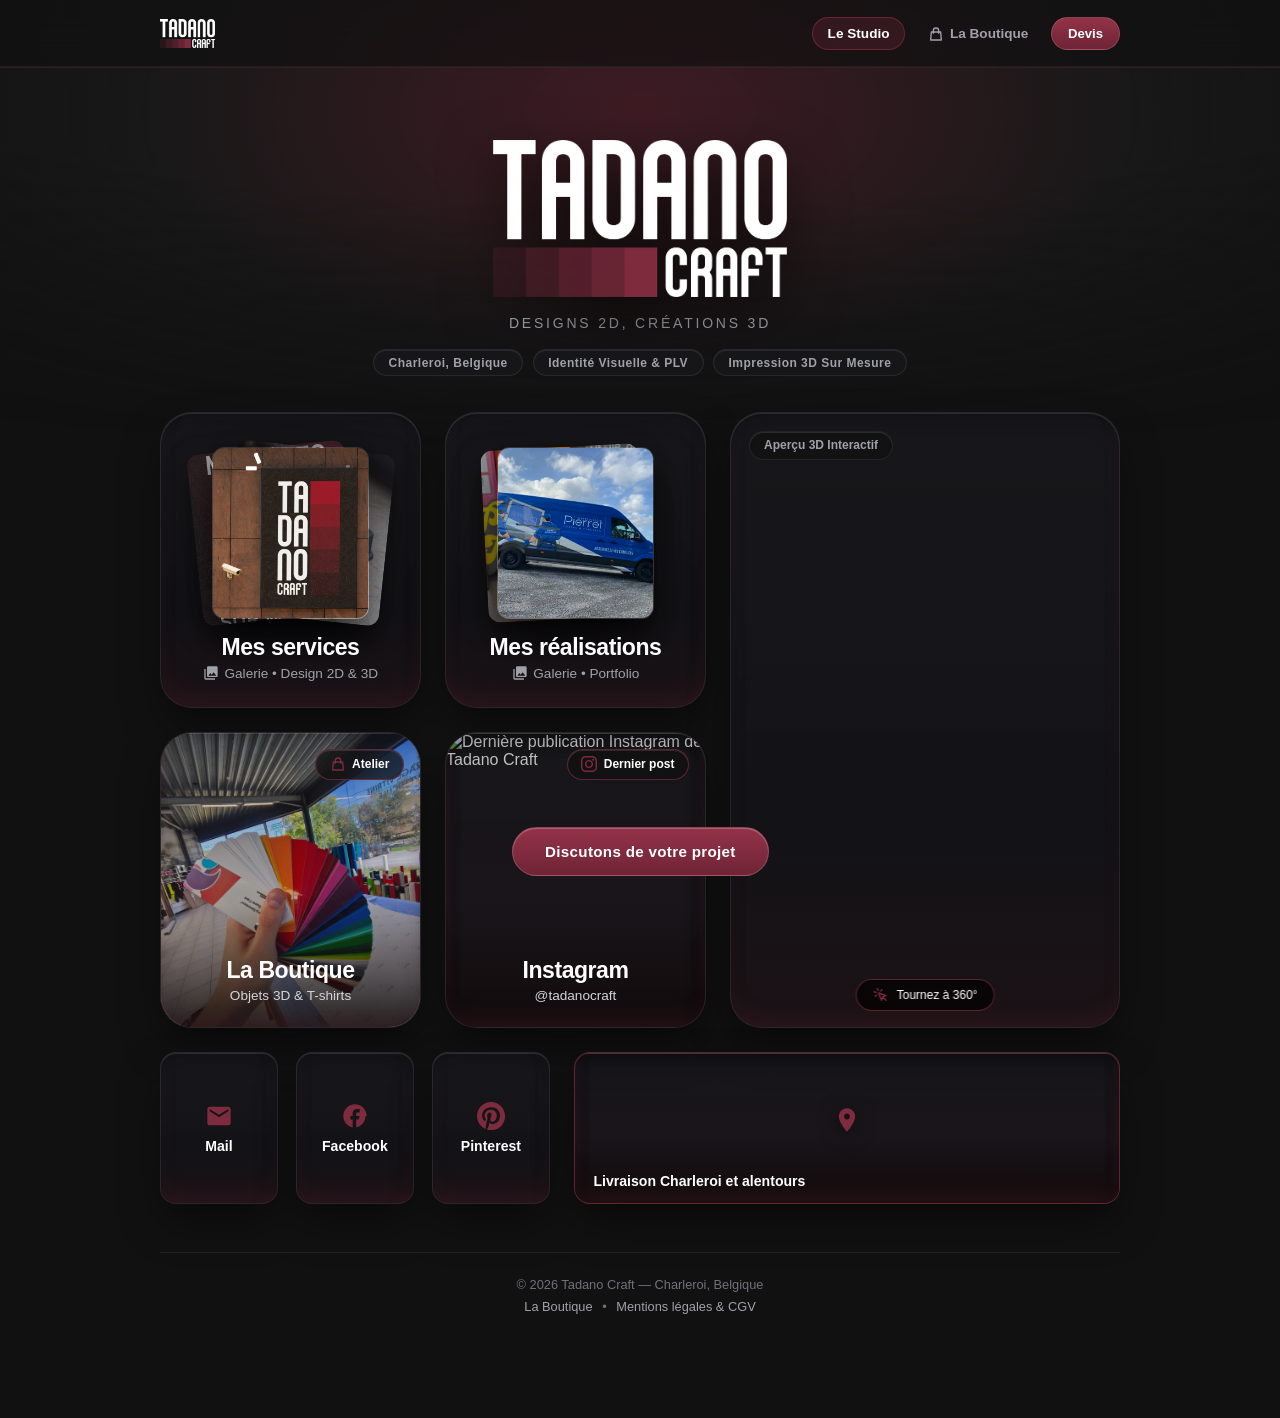
==== index.html @ a17da908 "refonte globale ajout pastille et affinement" ====
<!doctype html>
<html lang="fr">
  <head>
    <meta charset="UTF-8" />
    <meta name="viewport" content="width=device-width, initial-scale=1.0" />
    <title>
      TADANO CRAFT — Studio Design 2D &amp; Créations 3D à Charleroi
    </title>
    <meta
      name="description"
      content="Studio de design graphique 2D, modélisation, impression 3D sur mesure et boutique atelier à Charleroi. Logos, identités visuelles et objets 3D."
    />
    <link rel="canonical" href="https://tadanocraft.com/" />

    <!-- Open Graph -->
    <meta
      property="og:title"
      content="TADANO CRAFT | Créations 3D, Design 2D &amp; Boutique"
    />
    <meta
      property="og:description"
      content="Designs 2D, créations et impressions 3D sur mesure à Charleroi et alentours."
    />
    <meta property="og:type" content="website" />
    <meta property="og:url" content="https://tadanocraft.com/" />
    <meta
      property="og:image"
      content="https://tadanocraft.com/media/images/tranche1.webp"
    />

    <!-- Données structurées SEO -->
    <script type="application/ld+json">
      {
        "@context": "https://schema.org",
        "@type": "DesignAgency",
        "name": "Tadano Craft",
        "url": "https://tadanocraft.com/",
        "description": "Studio de design graphique 2D, impression 3D et conception de supports visuels sur mesure à Charleroi.",
        "areaServed": "Charleroi",
        "address": {
          "@type": "PostalAddress",
          "addressLocality": "Charleroi",
          "addressCountry": "BE"
        },
        "email": "contact@tadanocraft.com",
        "knowsAbout": [
          "Design Graphique 2D",
          "Création de Logo et Identité Visuelle",
          "Impression 3D et Conception",
          "Supports Visuels 3D et Marketing PLV"
        ]
      }
    </script>

    <!-- Visionneuse 3D Google -->
    <script
      type="module"
      src="https://ajax.googleapis.com/ajax/libs/model-viewer/3.1.1/model-viewer.min.js"
    ></script>

    <link rel="stylesheet" href="css/style.css" />
  </head>
  <body class="page-wrapper has-top-nav">
    <!-- Header unique piloté par main.js -->
    <tadano-header></tadano-header>

    <!-- Fond GIF pleine largeur -->
    <div class="header-hero-bg" aria-hidden="true">
      <img
        id="heroGif"
        src="https://i.pinimg.com/originals/13/45/50/13455040862ac9b8e465185878838cf1.gif"
        alt=""
        loading="eager"
        onerror="this.style.display = 'none'"
        class="hero-gif"
      />
    </div>

    <div class="linktree-shell">
      <header class="site-header animate-slide-up" style="--delay: 100ms">
        <div class="header-content">
          <img
            src="media/images/tranche1.webp"
            alt="TADANO CRAFT — Studio Design 2D et 3D à Charleroi"
            width="1000"
            height="1000"
            loading="eager"
            class="logo-header"
          />
          <h1 class="subtitle-header">
            <span class="sr-only">Tadano Craft Charleroi — </span>Designs 2D,
            Créations 3D
          </h1>
          <div class="header-pills" aria-hidden="true">
            <span class="header-pill">Charleroi, Belgique</span>
            <span class="header-pill">Identité Visuelle &amp; PLV</span>
            <span class="header-pill">Impression 3D Sur Mesure</span>
          </div>
        </div>
      </header>

      <main class="main-container">
        <div class="studio-layout">
          <section
            aria-label="Navigation principale du studio"
            class="bento-grid animate-slide-up"
            style="--delay: 200ms"
          >
            <!-- Carte 1 : Mes Services -->
            <article
              class="bento-card bento-card--gallery tilt-effect"
              role="button"
              tabindex="0"
              data-modal-open="modalServices"
            >
              <div class="card-stack">
                <img
                  src="media/images/sur-mesure.png"
                  width="800"
                  height="1000"
                  loading="lazy"
                  class="card-stack__img card-stack__img--left"
                  alt="Impression 3D et conception sur mesure"
                />
                <img
                  src="media/images/modèle_soudure.png"
                  width="800"
                  height="1000"
                  loading="lazy"
                  class="card-stack__img card-stack__img--right"
                  alt="Support de cartes de visite soudure imprimé en 3D"
                />
                <img
                  src="media/images/Design graphique.png"
                  width="800"
                  height="1000"
                  loading="eager"
                  class="card-stack__img card-stack__img--front"
                  alt="Design graphique 2D et identité visuelle Tadano Craft"
                />
              </div>
              <div class="bento-card__footer">
                <h2 class="bento-card__title">Mes services</h2>
                <p class="bento-card__meta">
                  <svg
                    class="icon-sm"
                    fill="currentColor"
                    viewBox="0 0 24 24"
                    aria-hidden="true"
                  >
                    <path
                      d="M22 16V4c0-1.1-.9-2-2-2H8c-1.1 0-2 .9-2 2v12c0 1.1.9 2 2 2h12c1.1 0 2-.9 2-2zm-11-4l2.03 2.71L16 11l4 5H8l3-4zM2 6v14c0 1.1.9 2 2 2h14v-2H4V6H2z"
                    />
                  </svg>
                  <span>Galerie • Design 2D &amp; 3D</span>
                </p>
              </div>
            </article>

            <!-- Carte 2 : Mes Réalisations -->
            <article
              class="bento-card bento-card--gallery tilt-effect"
              role="button"
              tabindex="0"
              data-modal-open="modalRealisations"
            >
              <div class="card-stack">
                <img
                  src="media/images/realisations/Print-my-car.webp"
                  width="800"
                  height="800"
                  loading="lazy"
                  class="card-stack__img card-stack__img--back"
                  alt="Aperçu création 3D Print My Car — Tadano Craft"
                />
                <img
                  src="media/images/realisations/Pierret_Camionette.webp"
                  width="800"
                  height="800"
                  loading="eager"
                  class="card-stack__img card-stack__img--front"
                  alt="Portfolio réalisations design 2D et impression 3D Tadano Craft"
                />
              </div>
              <div class="bento-card__footer">
                <h2 class="bento-card__title">Mes réalisations</h2>
                <p class="bento-card__meta">
                  <svg
                    class="icon-sm"
                    fill="currentColor"
                    viewBox="0 0 24 24"
                    aria-hidden="true"
                  >
                    <path
                      d="M22 16V4c0-1.1-.9-2-2-2H8c-1.1 0-2 .9-2 2v12c0 1.1.9 2 2 2h12c1.1 0 2-.9 2-2zm-11-4l2.03 2.71L16 11l4 5H8l3-4zM2 6v14c0 1.1.9 2 2 2h14v-2H4V6H2z"
                    />
                  </svg>
                  <span>Galerie • Portfolio</span>
                </p>
              </div>
            </article>

            <!-- Carte 3 : La Boutique (Lien direct actif) -->
            <a
              href="pages/boutique.html"
              class="bento-card bento-card--cover tilt-effect"
            >
              <img
                src="media/images/nuancier.jpg?auto=format&amp;fit=crop&amp;w=800&amp;q=80"
                width="800"
                height="800"
                loading="lazy"
                class="bento-card__bg"
                alt="La Boutique Tadano Craft — Objets 3D &amp; Créations"
              />
              <div class="bento-card__gradient"></div>
              <span class="insta-badge" aria-hidden="true">
                <svg
                  class="icon-sm"
                  fill="none"
                  stroke="currentColor"
                  viewBox="0 0 24 24"
                >
                  <path
                    stroke-linecap="round"
                    stroke-linejoin="round"
                    stroke-width="2"
                    d="M16 11V7a4 4 0 00-8 0v4M5 9h14l1 12H4L5 9z"
                  />
                </svg>
                <span>Atelier</span>
              </span>
              <div class="bento-card__overlay">
                <h2 class="bento-card__title">La Boutique</h2>
                <p class="bento-card__subtitle">Objets 3D &amp; T-shirts</p>
              </div>
            </a>

            <!-- Carte 4 : Instagram -->
            <a
              id="instaCard"
              href="https://www.instagram.com/tadanocraft/"
              target="_blank"
              rel="noopener noreferrer"
              class="bento-card bento-card--cover tilt-effect"
            >
              <img
                id="instaPostImg"
                src="https://images.unsplash.com/photo-1614594975525-e45190c55d0b?auto=format&amp;fit=crop&amp;w=800&amp;q=80"
                width="800"
                height="800"
                loading="lazy"
                class="bento-card__bg"
                alt="Dernière publication Instagram de Tadano Craft"
              />
              <div class="bento-card__gradient"></div>
              <span class="insta-badge" aria-hidden="true">
                <svg class="icon-sm" fill="currentColor" viewBox="0 0 24 24">
                  <path
                    d="M12 2.163c3.204 0 3.584.012 4.85.07 3.252.148 4.771 1.691 4.919 4.919.058 1.265.069 1.645.069 4.849 0 3.205-.012 3.584-.069 4.849-.149 3.225-1.664 4.771-4.919 4.919-1.266.058-1.644.07-4.85.07-3.204 0-3.584-.012-4.849-.07-3.26-.149-4.771-1.699-4.919-4.92-.058-1.265-.07-1.644-.07-4.849 0-3.204.013-3.583.07-4.849.149-3.227 1.664-4.771 4.919-4.919 1.266-.057 1.645-.069 4.849-.069zm0-2.163c-3.259 0-3.667.014-4.947.072-4.358.2-6.78 2.618-6.98 6.98-.059 1.281-.073 1.689-.073 4.948 0 3.259.014 3.668.072 4.948.2 4.358 2.618 6.78 6.98 6.98 1.281.058 1.689.072 4.948.072 3.259 0 3.668-.014 4.948-.072 4.354-.2 6.782-2.618 6.979-6.98.059-1.28.073-1.689.073-4.948 0-3.259-.014-3.667-.072-4.947-.196-4.354-2.617-6.78-6.979-6.98-1.281-.059-1.69-.073-4.949-.073zm0 5.838c-3.403 0-6.162 2.759-6.162 6.162s2.759 6.163 6.162 6.163 6.162-2.759 6.162-6.163c0-3.403-2.759-6.162-6.162-6.162zm0 10.162c-2.209 0-4-1.79-4-4 0-2.209 1.791-4 4-4s4 1.791 4 4c0 2.21-1.791 4-4 4zm6.406-11.845c-.796 0-1.441.645-1.441 1.44s.645 1.44 1.441 1.44c.795 0 1.439-.645 1.439-1.44s-.644-1.44-1.439-1.44z"
                  />
                </svg>
                <span>Dernier post</span>
              </span>
              <div class="bento-card__overlay">
                <h2 class="bento-card__title">Instagram</h2>
                <p class="bento-card__subtitle">@tadanocraft</p>
              </div>
            </a>
          </section>

          <!-- Section 3D Interactive -->
          <section
            class="section-block viewer-section animate-slide-up"
            style="--delay: 300ms"
          >
            <h2 class="section-title mobile-section-heading">Mes Projets 3D</h2>
            <div class="viewer-card">
              <span class="viewer-top-badge" aria-hidden="true">
                Aperçu 3D Interactif
              </span>
              <model-viewer
                src="media/3d/plaquette tadano v2.glb"
                alt="Modèle 3D interactif Tadano Craft"
                auto-rotate
                camera-controls
                disable-pan
                shadow-intensity="1"
                environment-image="neutral"
                exposure="0.5"
                class="viewer-card__canvas"
              >
              </model-viewer>
              <div class="viewer-badge">
                <svg
                  class="icon-sm text-brand animate-bounce"
                  fill="none"
                  stroke="currentColor"
                  viewBox="0 0 24 24"
                  aria-hidden="true"
                >
                  <path
                    stroke-linecap="round"
                    stroke-linejoin="round"
                    stroke-width="2"
                    d="M15 15l-2 5L9 9l11 4-5 2zm0 0l5 5M7.188 2.239l.777 2.897M5.136 7.965l-2.898-.777M13.95 4.05l-2.122 2.122m-5.657 5.656l-2.12 2.122"
                  ></path>
                </svg>
                <span>Tournez à 360°</span>
              </div>
            </div>
          </section>

          <!-- Section Contact et Infos -->
          <section
            class="section-block contact-section animate-slide-up"
            style="--delay: 400ms"
          >
            <h2 class="section-title mobile-section-heading">
              Contact et infos
            </h2>
            <div class="contact-bento-row">
              <div class="social-grid">
                <a
                  href="mailto:contact@tadanocraft.com"
                  class="social-tile tilt-effect"
                >
                  <svg
                    class="icon-md text-brand"
                    fill="currentColor"
                    viewBox="0 0 24 24"
                    aria-hidden="true"
                  >
                    <path
                      d="M20 4H4c-1.1 0-1.99.9-1.99 2L2 18c0 1.1.9 2 2 2h16c1.1 0 2-.9 2-2V6c0-1.1-.9-2-2-2zm0 4l-8 5-8-5V6l8 5 8-5v2z"
                    />
                  </svg>
                  <span>Mail</span>
                </a>
                <a
                  href="https://www.facebook.com/profile.php?id=61594055529093"
                  target="_blank"
                  rel="noopener noreferrer"
                  class="social-tile tilt-effect"
                >
                  <svg
                    class="icon-md text-brand"
                    fill="currentColor"
                    viewBox="0 0 24 24"
                    aria-hidden="true"
                  >
                    <path
                      d="M22 12c0-5.52-4.48-10-10-10S2 6.48 2 12c0 4.84 3.44 8.87 8 9.8V15H8v-3h2V9.5C10 7.53 11.68 6 13.52 6H16v3h-2c-.55 0-1 .45-1 1v2h3l-1 3h-2v6.8c4.56-.93 8-4.96 8-9.8z"
                    />
                  </svg>
                  <span>Facebook</span>
                </a>
                <a
                  href="https://fr.pinterest.com/tadanocraft/"
                  target="_blank"
                  rel="noopener noreferrer"
                  class="social-tile tilt-effect"
                >
                  <svg
                    class="icon-md text-brand"
                    fill="currentColor"
                    viewBox="0 0 24 24"
                    aria-hidden="true"
                  >
                    <path
                      d="M12.017 0C5.396 0 .029 5.367.029 11.987c0 5.079 3.158 9.417 7.618 11.162-.105-.949-.199-2.403.041-3.439.219-.937 1.406-5.957 1.406-5.957s-.359-.72-.359-1.781c0-1.663.967-2.911 2.168-2.911 1.024 0 1.518.769 1.518 1.688 0 1.029-.653 2.567-.992 3.992-.285 1.193.6 2.165 1.775 2.165 2.128 0 3.768-2.245 3.768-5.487 0-2.861-2.063-4.869-5.008-4.869-3.41 0-5.409 2.562-5.409 5.199 0 1.033.394 2.143.889 2.741.099.12.112.225.085.345-.09.375-.293 1.199-.334 1.363-.053.225-.172.271-.401.165-1.495-.69-2.433-2.878-2.433-4.646 0-3.776 2.748-7.252 7.951-7.252 4.195 0 7.456 2.99 7.456 6.985 0 4.171-2.628 7.535-6.284 7.535-1.226 0-2.382-.638-2.775-1.39l-.756 2.877c-.274 1.054-1.017 2.37-1.517 3.176 1.15.352 2.36.541 3.6.541 6.621 0 11.989-5.367 11.989-11.987C24.008 5.367 18.638 0 12.017 0z"
                    />
                  </svg>
                  <span>Pinterest</span>
                </a>
              </div>

              <a
                href="https://www.google.com/maps/place/Charleroi"
                target="_blank"
                rel="noopener noreferrer"
                class="location-card tilt-effect"
              >
                <iframe
                  src="https://maps.google.com/maps?q=Charleroi,+Belgique&amp;t=&amp;z=11&amp;ie=UTF8&amp;iwloc=&amp;output=embed"
                  title="Carte Google Maps — Zone de livraison Charleroi et alentours"
                  loading="lazy"
                  referrerpolicy="no-referrer-when-downgrade"
                  class="location-card__map"
                >
                </iframe>
                <div class="location-card__gradient"></div>
                <div class="location-card__pin">
                  <svg
                    class="icon-md text-brand"
                    fill="currentColor"
                    viewBox="0 0 24 24"
                    aria-hidden="true"
                  >
                    <path
                      d="M12 2C8.13 2 5 5.13 5 9c0 5.25 7 13 7 13s7-7.75 7-13c0-3.87-3.13-7-7-7zm0 9.5c-1.38 0-2.5-1.12-2.5-2.5s1.12-2.5 2.5-2.5 2.5 1.12 2.5 2.5-1.12 2.5-2.5 2.5z"
                    />
                  </svg>
                </div>
                <h3 class="location-card__label">
                  Livraison Charleroi et alentours
                </h3>
              </a>
            </div>
          </section>
        </div>

        <footer class="site-footer">
          <p>© 2026 Tadano Craft — Charleroi, Belgique</p>
          <nav aria-label="Pied de page" class="site-footer__links">
            <a href="pages/boutique.html">La Boutique</a>
            <span>•</span>
            <a href="pages/mentions-legales.html">Mentions légales &amp; CGV</a>
          </nav>
        </footer>
      </main>
    </div>

    <!-- Bouton d'action flottant -->
    <div class="fab-wrapper animate-slide-up" style="--delay: 500ms">
      <button
        id="magneticBtn"
        type="button"
        class="btn-fab"
        data-modal-open="modalContact"
      >
        <span class="btn-fab__text">Discutons de votre projet</span>
      </button>
    </div>

    <!-- Modale : Mes Services -->
    <div
      id="modalServices"
      class="modal-sheet"
      role="dialog"
      aria-modal="true"
      aria-labelledby="titleServices"
      aria-hidden="true"
    >
      <div class="modal-header">
        <h2 id="titleServices" class="modal-header__title">Mes Services</h2>
        <button
          type="button"
          class="btn-close"
          data-modal-close="modalServices"
          aria-label="Fermer"
        >
          <svg
            class="icon-sm"
            fill="none"
            stroke="currentColor"
            viewBox="0 0 24 24"
            aria-hidden="true"
          >
            <path
              stroke-linecap="round"
              stroke-linejoin="round"
              stroke-width="2"
              d="M6 18L18 6M6 6l12 12"
            ></path>
          </svg>
        </button>
      </div>

      <div class="modal-body no-scrollbar">
        <div class="modal-container">
          <div class="modal-intro">
            <h3 class="modal-intro__title">Design Graphique 2D &amp; 3D</h3>
            <p class="modal-intro__text">
              Je donne vie à l'image de votre marque grâce à des visuels
              percutants et sur mesure. Création de logo, identité visuelle
              complète, ou encore modélisation 3D : je conçois des outils
              visuels qui marquent les esprits.
            </p>
          </div>

          <div class="masonry-grid masonry-grid--services">
            <figure class="masonry-item">
              <div
                class="masonry-item__image-wrapper"
                data-lightbox-src="media/images/Design graphique.png"
                role="button"
                tabindex="0"
              >
                <img
                  src="media/images/Design graphique.png"
                  width="800"
                  height="1000"
                  loading="lazy"
                  alt="Design Graphique, création de logo et identité visuelle Tadano Craft"
                />
                <div class="masonry-item__zoom-hint" aria-hidden="true">
                  <svg
                    class="icon-md"
                    fill="none"
                    stroke="currentColor"
                    viewBox="0 0 24 24"
                  >
                    <path
                      stroke-linecap="round"
                      stroke-linejoin="round"
                      stroke-width="2"
                      d="M21 21l-6-6m2-5a7 7 0 11-14 0 7 7 0 0114 0zM10 7v3m0 0v3m0-3h3m-3 0H7"
                    ></path>
                  </svg>
                </div>
              </div>
              <figcaption class="masonry-item__body">
                <h4 class="masonry-item__title">Design Graphique</h4>
                <p class="masonry-item__desc">
                  Je donne vie à l'image de votre marque grâce à des visuels
                  percutants et sur mesure. Création de logo, identité visuelle
                  complète, charte graphique, supports imprimés ou visuels pour
                  le web : je conçois tout ce dont vous avez besoin en design 2D
                  pour affirmer votre identité et marquer les esprits.
                </p>
              </figcaption>
            </figure>

            <figure class="masonry-item">
              <div
                class="masonry-item__image-wrapper"
                data-lightbox-src="media/images/sur-mesure.png"
                role="button"
                tabindex="0"
              >
                <img
                  src="media/images/sur-mesure.png"
                  width="800"
                  height="1000"
                  loading="lazy"
                  alt="Modèles sur mesure, impression 3D et conception de pièces"
                />
                <div class="masonry-item__zoom-hint" aria-hidden="true">
                  <svg
                    class="icon-md"
                    fill="none"
                    stroke="currentColor"
                    viewBox="0 0 24 24"
                  >
                    <path
                      stroke-linecap="round"
                      stroke-linejoin="round"
                      stroke-width="2"
                      d="M21 21l-6-6m2-5a7 7 0 11-14 0 7 7 0 0114 0zM10 7v3m0 0v3m0-3h3m-3 0H7"
                    ></path>
                  </svg>
                </div>
              </div>
              <figcaption class="masonry-item__body">
                <h4 class="masonry-item__title">
                  Impression 3D &amp; Conception
                </h4>
                <p class="masonry-item__desc">
                  Donnez une seconde vie à vos objets ou concrétisez vos idées !
                  Grâce à l'impression 3D, je répare vos équipements du
                  quotidien en reproduisant des pièces cassées ou introuvables.
                  Je conçois et fabrique également des pièces sur mesure pour
                  répondre à tous vos besoins techniques ou créatifs.
                </p>
              </figcaption>
            </figure>

            <figure class="masonry-item">
              <div
                class="masonry-item__image-wrapper"
                data-lightbox-src="media/images/modèle_soudure.png"
                role="button"
                tabindex="0"
              >
                <img
                  src="media/images/modèle_soudure.png"
                  width="800"
                  height="1000"
                  loading="lazy"
                  alt="Supports visuels 3D, porte-cartes soudeur et PLV marketing"
                />
                <div class="masonry-item__zoom-hint" aria-hidden="true">
                  <svg
                    class="icon-md"
                    fill="none"
                    stroke="currentColor"
                    viewBox="0 0 24 24"
                  >
                    <path
                      stroke-linecap="round"
                      stroke-linejoin="round"
                      stroke-width="2"
                      d="M21 21l-6-6m2-5a7 7 0 11-14 0 7 7 0 0114 0zM10 7v3m0 0v3m0-3h3m-3 0H7"
                    ></path>
                  </svg>
                </div>
              </div>
              <figcaption class="masonry-item__body">
                <h4 class="masonry-item__title">
                  Supports Visuels 3D &amp; Marketing
                </h4>
                <p class="masonry-item__desc">
                  Démarquez-vous lors de vos événements et en boutique !
                  J'utilise la fabrication 3D pour concevoir des objets
                  publicitaires et PLV originaux et personnalisés : stands
                  d'exposition, supports de cartes de visite, chevalets NFC pour
                  récolter vos avis clients, et bien d'autres éléments pour
                  booster votre visibilité.
                </p>
              </figcaption>
            </figure>
          </div>

          <div class="method-box">
            <div>
              <h4 class="method-box__heading text-brand">La Méthode</h4>
              <ul class="method-list">
                <li>
                  <strong>1. Brief :</strong> Analyse de vos besoins et de votre
                  cible.
                </li>
                <li>
                  <strong>2. Moodboard :</strong> Validation de la direction
                  artistique.
                </li>
                <li>
                  <strong>3. Conception :</strong> Présentation de maquettes et
                  ajustements.
                </li>
                <li>
                  <strong>4. Livraison :</strong> Fichiers HD prêts pour le web
                  et l'impression.
                </li>
              </ul>
            </div>
            <div class="method-box__cta">
              <h4 class="method-box__heading">
                Besoin d'une identité visuelle ?
              </h4>
              <p class="method-box__desc">
                Que ce soit pour une création de A à Z ou une refonte, discutons
                de votre projet pour établir un devis précis.
              </p>
              <button
                type="button"
                class="btn-light"
                data-switch-modal="modalServices:modalContact"
              >
                Demander un devis
              </button>
            </div>
          </div>
        </div>
      </div>
    </div>

    <!-- Modale : Mes Réalisations -->
    <div
      id="modalRealisations"
      class="modal-sheet"
      role="dialog"
      aria-modal="true"
      aria-labelledby="titleRealisations"
      aria-hidden="true"
    >
      <div class="modal-header">
        <h2 id="titleRealisations" class="modal-header__title">
          Mes Réalisations
        </h2>
        <button
          type="button"
          class="btn-close"
          data-modal-close="modalRealisations"
          aria-label="Fermer"
        >
          <svg
            class="icon-sm"
            fill="none"
            stroke="currentColor"
            viewBox="0 0 24 24"
            aria-hidden="true"
          >
            <path
              stroke-linecap="round"
              stroke-linejoin="round"
              stroke-width="2"
              d="M6 18L18 6M6 6l12 12"
            ></path>
          </svg>
        </button>
      </div>

      <div class="modal-body no-scrollbar">
        <div class="modal-container">
          <div class="modal-intro">
            <h3 class="modal-intro__title">Portfolio Récent</h3>
            <p class="modal-intro__text">
              Sélection de créations graphiques 2D, marquages véhicules et
              pièces imprimées en 3D sur mesure.
            </p>
          </div>

          <div class="masonry-grid">
            <figure
              class="masonry-item"
              role="button"
              tabindex="0"
              data-lightbox-src="media/images/realisations/Pierret_Camionette.webp"
            >
              <img
                src="media/images/realisations/Pierret_Camionette.webp"
                width="800"
                height="800"
                loading="lazy"
                alt="Design graphique et lettrage publicitaire sur camionnette Pierret — Tadano Craft"
              />
            </figure>

            <figure
              class="masonry-item"
              role="button"
              tabindex="0"
              data-lightbox-src="media/images/realisations/boite-refermable.webp"
            >
              <img
                src="media/images/realisations/boite-refermable.webp"
                width="800"
                height="800"
                loading="lazy"
                alt="Conception et impression 3D d'une boîte refermable sur mesure — Tadano Craft"
              />
            </figure>

            <figure
              class="masonry-item"
              role="button"
              tabindex="0"
              data-lightbox-src="media/images/realisations/Print-my-car.webp"
            >
              <img
                src="media/images/realisations/Print-my-car.webp"
                width="800"
                height="800"
                loading="lazy"
                alt="Modélisation et impression 3D automobile Print My Car — Tadano Craft"
              />
            </figure>

            <figure
              class="masonry-item"
              role="button"
              tabindex="0"
              data-lightbox-src="media/images/realisations/Tadano-Craft_Porte-cle.webp"
            >
              <img
                src="media/images/realisations/Tadano-Craft_Porte-cle.webp"
                width="800"
                height="800"
                loading="lazy"
                alt="Porte-clés personnalisé imprimé en 3D aux couleurs Tadano Craft"
              />
            </figure>

            <figure
              class="masonry-item"
              role="button"
              tabindex="0"
              data-lightbox-src="media/images/realisations/ventilation.webp"
            >
              <img
                src="media/images/realisations/ventilation.webp"
                width="800"
                height="800"
                loading="lazy"
                alt="Pièce de ventilation technique conçue et imprimée en 3D sur mesure — Tadano Craft"
              />
            </figure>

            <figure
              class="masonry-item"
              role="button"
              tabindex="0"
              data-lightbox-src="media/images/realisations/Grand-Visuel-Noel.webp"
            >
              <img
                src="media/images/realisations/Grand-Visuel-Noel.webp"
                width="800"
                height="800"
                loading="lazy"
                alt="Création graphique grand format édition Noël — Tadano Craft"
              />
            </figure>
          </div>
        </div>
      </div>
    </div>

    <!-- Modale : Formulaire de Contact -->
    <div
      id="modalContact"
      class="modal-backdrop"
      role="dialog"
      aria-modal="true"
      aria-labelledby="titleContact"
      aria-hidden="true"
    >
      <div class="modal-dialog">
        <button
          type="button"
          class="btn-close modal-dialog__close"
          data-modal-close="modalContact"
          aria-label="Fermer"
        >
          <svg
            class="icon-sm"
            fill="none"
            stroke="currentColor"
            viewBox="0 0 24 24"
            aria-hidden="true"
          >
            <path
              stroke-linecap="round"
              stroke-linejoin="round"
              stroke-width="2"
              d="M6 18L18 6M6 6l12 12"
            ></path>
          </svg>
        </button>

        <div class="modal-dialog__body">
          <h2 id="titleContact" class="modal-dialog__title">
            Un projet en tête ?
          </h2>
          <p class="modal-dialog__subtitle">
            Laissez-moi vos coordonnées, je vous recontacte rapidement.
          </p>

          <form id="contactForm" class="contact-form">
            <div class="form-group">
              <label for="inputProjet" class="form-label"
                >Votre idée de projet *</label
              >
              <textarea
                id="inputProjet"
                name="projet"
                rows="3"
                required
                class="form-control"
                placeholder="Décrivez votre besoin..."
              ></textarea>
            </div>
            <div class="form-group">
              <label for="inputEmail" class="form-label">Votre E-mail *</label>
              <input
                id="inputEmail"
                type="email"
                name="email"
                required
                class="form-control"
                placeholder="contact@exemple.com"
              />
            </div>
            <div class="form-group">
              <label for="inputPhone" class="form-label"
                >Numéro de téléphone (Facultatif)</label
              >
              <input
                id="inputPhone"
                type="tel"
                name="phone"
                class="form-control"
                placeholder="04..."
              />
            </div>
            <button id="submitBtn" type="submit" class="btn-primary">
              Envoyer ma demande
            </button>
            <p id="successMsg" class="form-success" hidden>
              Message envoyé avec succès !
            </p>
          </form>
        </div>
      </div>
    </div>

    <!-- Zoom Photo Plein Écran -->
    <div
      id="lightbox"
      class="lightbox"
      role="dialog"
      aria-modal="true"
      aria-label="Aperçu agrandi"
      aria-hidden="true"
    >
      <button
        type="button"
        class="btn-close lightbox__close"
        data-lightbox-close
        aria-label="Fermer l'aperçu"
      >
        <svg
          class="icon-md"
          fill="none"
          stroke="currentColor"
          viewBox="0 0 24 24"
          aria-hidden="true"
        >
          <path
            stroke-linecap="round"
            stroke-linejoin="round"
            stroke-width="2"
            d="M6 18L18 6M6 6l12 12"
          ></path>
        </svg>
      </button>
      <img
        id="lightbox-img"
        src=""
        class="lightbox__img"
        alt="Aperçu agrandi"
      />
    </div>

    <script src="js/main.js"></script>
  </body>
</html>
---- css/style.css ----
/* ==========================================================================
   1. TYPOGRAPHIE & VARIABLES DESIGN SYSTEM (100% UNITÉS RELATIVES)
   ========================================================================== */
@font-face {
  font-family: "Satoshi";
  src:
    url("media/Satoshi_woff2/Satoshi-Variable.woff2") format("woff2"),
    url("media/Satoshi-Variable.woff2") format("woff2"),
    url("media/Satoshi_woff2.woff2") format("woff2"),
    url("media/Satoshi_woff2") format("woff2");
  font-weight: 300 900;
  font-style: normal;
  font-display: swap;
}

:root {
  /* Réglage de l'assombrissement de l'image de fond (0 = image pure, 1 = noir) */
  --fond-noir: 0.6;

  /* Couleurs du studio */
  --color-bg: #111111;
  --color-surface: #1b1b1e;
  --color-surface-elevated: #161618;
  --color-brand: #7f2b3f;
  --color-brand-hover: #99344c;
  --color-text: #ffffff;
  --color-text-muted: #a1a1aa;
  --color-text-subtle: #71717a;
  --color-border: rgba(255, 255, 255, 0.08);
  --color-border-strong: rgba(127, 43, 63, 0.72);

  /* Dégradés intérieurs doux et constants (repos = survol) */
  --card-bg-gradient: linear-gradient(
    180deg,
    rgba(26, 26, 30, 0.78) 0%,
    rgba(20, 20, 24, 0.84) 68%,
    rgba(30, 19, 23, 0.85) 100%
  );
  --card-inner-shadow:
    inset 0 1px 0 0 rgba(255, 255, 255, 0.11),
    inset 0 10px 22px -12px rgba(8, 8, 10, 0.65),
    inset 0 -14px 26px -12px rgba(127, 43, 63, 0.24),
    0 1.25rem 2.75rem -0.5rem rgba(0, 0, 0, 0.55);
  --card-inner-shadow-hover:
    inset 0 1px 0 0 rgba(255, 255, 255, 0.11),
    inset 0 10px 22px -12px rgba(8, 8, 10, 0.65),
    inset 0 -14px 26px -12px rgba(127, 43, 63, 0.24),
    0 1.5rem 3.25rem -0.5rem rgba(0, 0, 0, 0.65);
  --card-photo-inset:
    inset 0 1px 0 0 rgba(255, 255, 255, 0.11),
    inset 0 10px 20px -12px rgba(8, 8, 10, 0.55),
    inset 0 -14px 26px -12px rgba(127, 43, 63, 0.26);

  /* Typographie */
  --font-sans: "Satoshi", -apple-system, BlinkMacSystemFont, sans-serif;

  /* Rayons & Ombres fluides */
  --radius-card: clamp(1.5rem, 2.5vw, 2rem);
  --radius-tile: 1rem;
  --radius-inner: 0.75rem;
  --shadow-brand: 0 0.5rem 1.875rem rgba(127, 43, 63, 0.45);

  /* Courbes d'animation */
  --ease-smooth: cubic-bezier(0.16, 1, 0.3, 1);
  --ease-sheet: cubic-bezier(0.32, 0.72, 0, 1);
}

/* ==========================================================================
   2. RESET & BASE GLOBALE
   ========================================================================== */
*,
*::before,
*::after {
  box-sizing: border-box;
}

html,
body {
  margin: 0;
  padding: 0;
  width: 100%;
  overflow-x: hidden;
  font-family: var(--font-sans);
  background-color: var(--color-bg);
  color: var(--color-text);
  -webkit-font-smoothing: antialiased;
  -moz-osx-font-smoothing: grayscale;
  -webkit-tap-highlight-color: transparent;
}

::selection {
  background-color: var(--color-brand);
  color: var(--color-text);
}

.page-wrapper {
  position: relative;
  width: 100%;
  min-height: 100vh;
  padding-bottom: 6.5rem;
  background-color: var(--color-bg);
  background-image:
    linear-gradient(
      rgba(17, 17, 17, var(--fond-noir)),
      rgba(17, 17, 17, var(--fond-noir))
    ),
    url("media/images/fond_topo.jpg");
  background-size: cover;
  background-attachment: fixed;
  background-position: center;
  background-repeat: no-repeat;
}

.page-wrapper.has-top-nav {
  padding-top: 4.25rem;
}

.sr-only {
  position: absolute;
  width: 1px;
  height: 1px;
  padding: 0;
  margin: -1px;
  overflow: hidden;
  clip: rect(0, 0, 0, 0);
  white-space: nowrap;
  border: 0;
}

.no-scrollbar::-webkit-scrollbar {
  display: none;
}
.no-scrollbar {
  -ms-overflow-style: none;
  scrollbar-width: none;
}

/* Icônes & Utilitaires */
.text-brand {
  color: var(--color-brand);
}
.icon-sm {
  width: 1rem;
  height: 1rem;
  flex-shrink: 0;
}
.icon-md {
  width: 1.75rem;
  height: 1.75rem;
  flex-shrink: 0;
}
.icon-xl {
  width: 3.75rem;
  height: 3.75rem;
  flex-shrink: 0;
}

/* ==========================================================================
   2B. HEADER DE NAVIGATION FIXE (VERRE DÉPOLI)
   ========================================================================== */
.site-navbar {
  position: fixed;
  top: 0;
  left: 0;
  right: 0;
  height: 4.25rem;
  z-index: 45;
  background-color: rgba(17, 17, 17, 0.72);
  backdrop-filter: blur(18px) saturate(140%);
  -webkit-backdrop-filter: blur(18px) saturate(140%);
  border-bottom: 1px solid var(--color-border);
  box-shadow: inset 0 -1px 0 rgba(127, 43, 63, 0.25);
}

.site-navbar__inner {
  width: min(94%, 75vw);
  max-width: 96rem;
  height: 100%;
  margin: 0 auto;
  display: flex;
  align-items: center;
  justify-content: space-between;
  gap: 1rem;
}

@media (max-width: 63.99em) {
  .site-navbar__inner {
    width: 94%;
  }
}

.site-navbar__brand {
  display: inline-flex;
  align-items: center;
  text-decoration: none;
}

.site-navbar__logo {
  height: 1.85rem;
  width: auto;
  object-fit: contain;
}

.site-navbar__links {
  display: flex;
  align-items: center;
  gap: 0.45rem;
}

.site-navbar__link {
  display: inline-flex;
  align-items: center;
  gap: 0.4rem;
  padding: 0.5rem 0.9rem;
  border-radius: 999rem;
  color: var(--color-text-muted);
  text-decoration: none;
  font-size: 0.85rem;
  font-weight: 600;
  border: 1px solid transparent;
  transition:
    color 0.2s ease,
    background-color 0.2s ease,
    border-color 0.2s ease;
}

.site-navbar__link:hover {
  color: var(--color-text);
  background-color: rgba(255, 255, 255, 0.06);
}

.site-navbar__link.is-active {
  color: var(--color-text);
  background-color: rgba(127, 43, 63, 0.28);
  border-color: var(--color-border-strong);
}

.site-navbar__cta {
  border: 1px solid rgba(255, 255, 255, 0.14);
  border-radius: 999rem;
  background: linear-gradient(180deg, #943249 0%, #6f2436 100%);
  color: var(--color-text);
  text-decoration: none;
  font-family: inherit;
  font-size: 0.82rem;
  font-weight: 700;
  padding: 0.5rem 1rem;
  cursor: pointer;
  transition:
    background 0.2s ease,
    transform 0.2s ease;
}

.site-navbar__cta:hover {
  background: linear-gradient(180deg, #a63953 0%, #7f2b3f 100%);
}

/* ==========================================================================
   3. CONTENEUR CENTRAL RESPONSIVE & EN-TÊTE GIF PLEINE LARGEUR
   ========================================================================== */
.linktree-shell {
  position: relative;
  z-index: 1;
  width: min(94%, clamp(38rem, 62vw, 54rem));
  margin: 0 auto;
}

@media (orientation: landscape) and (min-width: 48em) and (max-width: 63.99em) {
  .linktree-shell {
    width: min(90%, clamp(44rem, 65vw, 56rem));
    padding-top: 1.5rem;
  }
}

.site-header {
  position: relative;
  text-align: center;
  padding: clamp(5rem, 16vh, 10rem) 4% clamp(1.75rem, 4vh, 2.75rem);
}

/* Fond GIF collé à 100% avec fondu en courbe vers le bas */
.header-hero-bg {
  position: absolute;
  top: 0;
  left: 0;
  right: 0;
  width: 100%;
  height: clamp(5rem, 50vh, 40rem);
  z-index: 0;
  overflow: hidden;
  pointer-events: none;
  border-radius: 0;
  background: radial-gradient(
    ellipse at 50% 25%,
    rgba(127, 43, 63, 0.42) 0%,
    rgba(28, 28, 28, 0.65) 55%,
    transparent 100%
  );
  -webkit-mask-image: radial-gradient(
    ellipse 150% 100% at 50% 0%,
    black 45%,
    transparent 100%
  );
  mask-image: radial-gradient(
    ellipse 150% 100% at 50% 0%,
    black 45%,
    transparent 100%
  );
}

.hero-gif {
  display: block;
  width: 100%;
  height: 100%;
  object-fit: cover;
  opacity: 0.7;
}

.header-content {
  position: relative;
  z-index: 10;
}

.logo-header {
  display: block;
  width: clamp(12rem, 70%, 55rem);
  max-width: 100%;
  height: auto;
  margin: 0 auto;
  object-fit: contain;
  filter: drop-shadow(0 1.25rem 1.75rem rgba(0, 0, 0, 0.75));
  pointer-events: none;
}

.subtitle-header {
  margin: clamp(0.85rem, 2vh, 1.35rem) 0 0;
  color: var(--color-text-muted);
  font-size: clamp(0.75rem, 1.1vw, 0.875rem);
  font-weight: 500;
  letter-spacing: 0.2em;
  text-transform: uppercase;
}

/* Pastilles discrètes visibles uniquement sur écran large PC */
.header-pills {
  display: none;
}

.main-container {
  width: 100%;
  padding: 0 2%;
}

.studio-layout {
  display: block;
}

/* ==========================================================================
   4. GRILLE BENTO & CARTES LINKTREE (GRADIENT INTÉRIEUR DOUX)
   ========================================================================== */
.bento-grid {
  display: grid;
  grid-template-columns: 1fr;
  gap: clamp(0.875rem, 1.5vw, 1.25rem);
  margin-bottom: clamp(2rem, 4vh, 2.75rem);
}

@media (min-width: 36em) {
  .bento-grid {
    grid-template-columns: repeat(2, 1fr);
  }
}

.bento-card {
  position: relative;
  height: clamp(18.5rem, 26vw, 22.5rem);
  border-radius: var(--radius-card);
  background: var(--card-bg-gradient);
  backdrop-filter: blur(14px);
  -webkit-backdrop-filter: blur(14px);
  border: 1px solid var(--color-border);
  box-shadow: var(--card-inner-shadow);
  overflow: hidden;
  cursor: pointer;
  text-decoration: none;
  color: inherit;
  transition:
    transform 0.3s var(--ease-smooth),
    border-color 0.3s ease,
    box-shadow 0.35s var(--ease-smooth);
}

@media (min-width: 36em) {
  .bento-card:hover {
    transform: scale(1.02);
    border-color: var(--color-border-strong);
    box-shadow: var(--card-inner-shadow-hover);
  }
}

.bento-card:active {
  transform: scale(0.98);
}

/* Variante : Carte Galerie Empilée */
.bento-card--gallery {
  display: flex;
  flex-direction: column;
  justify-content: space-between;
  padding: clamp(1.25rem, 2vw, 1.65rem);
}

.card-stack {
  position: relative;
  width: 100%;
  height: clamp(10.5rem, 15vw, 13.5rem);
  margin-top: 0.5rem;
  display: flex;
  align-items: center;
  justify-content: center;
  pointer-events: none;
}

.card-stack__img {
  position: absolute;
  width: 76%;
  height: 100%;
  object-fit: cover;
  border-radius: var(--radius-inner);
  transition:
    transform 0.5s var(--ease-smooth),
    opacity 0.5s var(--ease-smooth);
}

.card-stack__img--left {
  box-shadow: 0 0.625rem 1.875rem rgba(0, 0, 0, 0.55);
  transform: translateX(-11%) rotate(-6deg);
  opacity: 0.6;
}

.card-stack__img--right {
  box-shadow: 0 0.625rem 1.875rem rgba(0, 0, 0, 0.55);
  transform: translateX(11%) rotate(6deg);
  opacity: 0.6;
}

.card-stack__img--back {
  box-shadow: 0 0.625rem 1.875rem rgba(0, 0, 0, 0.55);
  transform: translateX(-8%) rotate(-3deg);
  opacity: 0.6;
}

.card-stack__img--front {
  z-index: 10;
  box-shadow: 0 1.25rem 2.5rem rgba(0, 0, 0, 0.72);
  border: 1px solid rgba(255, 255, 255, 0.14);
}

.bento-card:hover .card-stack__img--left {
  transform: translateX(-15%) rotate(-11deg);
  opacity: 0.85;
}

.bento-card:hover .card-stack__img--right {
  transform: translateX(15%) rotate(11deg);
  opacity: 0.85;
}

.bento-card:hover .card-stack__img--back {
  transform: translateX(-11%) rotate(-6deg);
  opacity: 0.85;
}

.bento-card:hover .card-stack__img--front {
  transform: scale(1.05);
}

.bento-card__footer {
  text-align: center;
  z-index: 20;
  pointer-events: none;
  margin-top: auto;
}

.bento-card__title {
  margin: 0;
  font-size: clamp(1.2rem, 1.8vw, 1.45rem);
  font-weight: 700;
  letter-spacing: -0.02em;
  color: var(--color-text);
}

.bento-card__meta {
  display: flex;
  align-items: center;
  justify-content: center;
  gap: 0.35rem;
  margin: 0.3rem 0 0;
  color: var(--color-text-muted);
  font-size: 0.85rem;
  font-weight: 500;
}

/* Variante : Carte Couverture (La Boutique & Instagram) */
.bento-card__bg {
  position: absolute;
  inset: 0;
  width: 100%;
  height: 100%;
  object-fit: cover;
  opacity: 0.85;
  transition: transform 0.7s var(--ease-smooth);
}

.bento-card--cover:hover .bento-card__bg {
  transform: scale(1.08);
}

.bento-card__gradient {
  position: absolute;
  inset: 0;
  background: linear-gradient(
    to top,
    rgba(14, 10, 11, 0.88),
    rgba(127, 43, 63, 0.06) 42%,
    rgba(10, 10, 12, 0.15) 100%
  );
  box-shadow: var(--card-photo-inset);
  pointer-events: none;
}

.bento-card__overlay {
  position: absolute;
  bottom: 1.5rem;
  left: 0;
  right: 0;
  text-align: center;
  z-index: 20;
  pointer-events: none;
}

.bento-card__subtitle {
  margin: 0.25rem 0 0;
  font-size: 0.85rem;
  font-weight: 500;
  color: #d4d4d8;
}

/* Badge flottant sur la carte dernière publication Instagram / Boutique */
.insta-badge {
  position: absolute;
  top: 1rem;
  right: 1rem;
  z-index: 20;
  display: inline-flex;
  align-items: center;
  gap: 0.4rem;
  padding: 0.4rem 0.85rem;
  border-radius: 999rem;
  background-color: rgba(17, 17, 17, 0.72);
  backdrop-filter: blur(0.75rem);
  -webkit-backdrop-filter: blur(0.75rem);
  border: 1px solid var(--color-border-strong);
  box-shadow: inset 0 1px 0 rgba(255, 255, 255, 0.11);
  color: var(--color-text);
  font-size: 0.75rem;
  font-weight: 600;
  pointer-events: none;
}

.insta-badge .icon-sm {
  color: var(--color-brand);
}

/* ==========================================================================
   5. SECTIONS & VISIONNEUSE 3D (GRADIENT PUR SANS INCLINAISON NI LUEUR)
   ========================================================================== */
.section-block {
  margin-bottom: clamp(2rem, 4vh, 2.75rem);
}

.section-title {
  margin: 0 0 0.9rem;
  padding-left: 0.4rem;
  font-size: clamp(1.15rem, 1.8vw, 1.4rem);
  font-weight: 900;
  text-transform: uppercase;
  letter-spacing: 0.05em;
}

.viewer-card {
  position: relative;
  width: 100%;
  height: clamp(21rem, 36vh, 26rem);
  background: var(--card-bg-gradient);
  backdrop-filter: blur(14px);
  -webkit-backdrop-filter: blur(14px);
  border-radius: var(--radius-card);
  border: 1px solid var(--color-border);
  box-shadow: var(--card-inner-shadow);
  overflow: hidden;
}

.viewer-top-badge {
  display: none;
}

.viewer-card__canvas {
  width: 100%;
  height: 100%;
  outline: none;
}

.viewer-badge {
  position: absolute;
  bottom: 1rem;
  left: 50%;
  transform: translateX(-50%);
  display: flex;
  align-items: center;
  gap: 0.5rem;
  padding: 0.45rem 1rem;
  border-radius: 999rem;
  background-color: rgba(0, 0, 0, 0.65);
  backdrop-filter: blur(0.75rem);
  -webkit-backdrop-filter: blur(0.75rem);
  border: 1px solid var(--color-border-strong);
  font-size: 0.75rem;
  font-weight: 500;
  white-space: nowrap;
  pointer-events: none;
}

/* ==========================================================================
   6. CONTACT, RÉSEAUX & LOCALISATION
   ========================================================================== */
.contact-bento-row {
  display: block;
}

.social-grid {
  display: grid;
  grid-template-columns: repeat(3, 1fr);
  gap: clamp(0.75rem, 1.5vw, 1rem);
  margin-bottom: clamp(0.875rem, 1.5vw, 1.15rem);
}

.social-tile {
  height: clamp(6.75rem, 11vh, 8rem);
  border-radius: var(--radius-tile);
  background: var(--card-bg-gradient);
  backdrop-filter: blur(14px);
  -webkit-backdrop-filter: blur(14px);
  border: 1px solid var(--color-border);
  box-shadow: var(--card-inner-shadow);
  display: flex;
  flex-direction: column;
  align-items: center;
  justify-content: center;
  gap: 0.5rem;
  text-decoration: none;
  color: var(--color-text);
  font-size: clamp(0.8rem, 1.1vw, 0.9rem);
  font-weight: 600;
  transition:
    transform 0.25s var(--ease-smooth),
    border-color 0.25s ease,
    box-shadow 0.3s var(--ease-smooth);
}

@media (min-width: 36em) {
  .social-tile:hover {
    transform: scale(1.03);
    border-color: var(--color-border-strong);
    box-shadow: var(--card-inner-shadow-hover);
  }
}

.social-tile:active {
  transform: scale(0.96);
}

.location-card {
  position: relative;
  display: block;
  width: 100%;
  height: clamp(8.5rem, 15vh, 10.5rem);
  border-radius: var(--radius-tile);
  background: var(--card-bg-gradient);
  border: 1px solid var(--color-border-strong);
  box-shadow: var(--card-inner-shadow);
  overflow: hidden;
  text-decoration: none;
  transition:
    transform 0.3s var(--ease-smooth),
    border-color 0.3s ease,
    box-shadow 0.35s var(--ease-smooth);
}

@media (min-width: 36em) {
  .location-card:hover {
    transform: scale(1.015);
    border-color: rgba(153, 52, 76, 0.9);
    box-shadow: var(--card-inner-shadow-hover);
  }
}

.location-card__map {
  position: absolute;
  top: -60%;
  left: -5%;
  width: 110%;
  height: 220%;
  border: 0;
  pointer-events: none;
  opacity: 0.72;
  filter: invert(90%) hue-rotate(180deg) contrast(95%) saturate(75%);
  transition:
    transform 0.5s var(--ease-smooth),
    opacity 0.3s ease;
}

.location-card:hover .location-card__map {
  transform: scale(1.04);
  opacity: 0.88;
}

.location-card__gradient {
  position: absolute;
  inset: 0;
  background: linear-gradient(
    to top,
    rgba(14, 10, 11, 0.86),
    rgba(127, 43, 63, 0.06) 45%,
    rgba(10, 10, 12, 0.15) 100%
  );
  box-shadow: var(--card-photo-inset);
  pointer-events: none;
}

.location-card__pin {
  position: absolute;
  inset: 0;
  display: flex;
  align-items: center;
  justify-content: center;
  transform: translateY(-0.5rem);
  filter: drop-shadow(0 0.25rem 0.625rem rgba(0, 0, 0, 0.6));
}

.location-card__label {
  position: absolute;
  bottom: 0.85rem;
  left: 1.15rem;
  right: 1.15rem;
  margin: 0;
  font-size: clamp(0.8rem, 1.1vw, 0.9rem);
  font-weight: 600;
  color: var(--color-text);
}

/* ==========================================================================
   6B. PAGE BOUTIQUE & MENTIONS LÉGALES
   ========================================================================== */
.shop-header {
  text-align: center;
  padding: clamp(2.5rem, 6vh, 4rem) 4% clamp(1.5rem, 3vh, 2.25rem);
}

.shop-eyebrow {
  display: inline-block;
  padding: 0.35rem 0.95rem;
  border-radius: 999rem;
  background-color: rgba(127, 43, 63, 0.24);
  border: 1px solid var(--color-border-strong);
  color: var(--color-text);
  font-size: 0.75rem;
  font-weight: 600;
  letter-spacing: 0.08em;
  text-transform: uppercase;
  margin-bottom: 0.85rem;
}

.shop-title {
  margin: 0;
  font-size: clamp(1.9rem, 4vw, 2.85rem);
  font-weight: 900;
  letter-spacing: -0.02em;
}

.shop-subtitle {
  margin: 0.75rem auto 0;
  max-width: 38rem;
  color: var(--color-text-muted);
  font-size: 0.98rem;
  line-height: 1.6;
}

.shop-toolbar {
  display: flex;
  flex-direction: column;
  gap: 1rem;
  margin-bottom: 2rem;
}

@media (min-width: 48em) {
  .shop-toolbar {
    flex-direction: row;
    align-items: center;
    justify-content: space-between;
  }
}

.shop-search-box {
  position: relative;
  flex: 1;
  max-width: 24rem;
}

.shop-search-box__icon {
  position: absolute;
  left: 1rem;
  top: 50%;
  transform: translateY(-50%);
  color: var(--color-text-subtle);
  pointer-events: none;
}

.shop-search-box__input {
  width: 100%;
  border-radius: 999rem;
  background: var(--card-bg-gradient);
  backdrop-filter: blur(14px);
  -webkit-backdrop-filter: blur(14px);
  border: 1px solid var(--color-border);
  box-shadow: inset 0 1px 0 rgba(255, 255, 255, 0.08);
  color: var(--color-text);
  font-family: inherit;
  font-size: 0.9rem;
  padding: 0.72rem 1rem 0.72rem 2.6rem;
  outline: none;
  transition: border-color 0.2s ease;
}

.shop-search-box__input:focus {
  border-color: var(--color-border-strong);
}

.shop-filters {
  display: flex;
  flex-wrap: wrap;
  gap: 0.5rem;
}

.shop-filter-pill {
  border: 1px solid var(--color-border);
  border-radius: 999rem;
  background-color: rgba(24, 24, 28, 0.72);
  color: var(--color-text-muted);
  font-family: inherit;
  font-size: 0.82rem;
  font-weight: 600;
  padding: 0.55rem 1rem;
  cursor: pointer;
  transition:
    background-color 0.2s ease,
    border-color 0.2s ease,
    color 0.2s ease;
}

.shop-filter-pill:hover {
  color: var(--color-text);
  border-color: var(--color-border-strong);
}

.shop-filter-pill.is-active {
  background: linear-gradient(180deg, #943249 0%, #6f2436 100%);
  border-color: rgba(255, 255, 255, 0.16);
  color: var(--color-text);
}

.shop-grid {
  display: grid;
  grid-template-columns: 1fr;
  gap: 1.5rem;
}

@media (min-width: 38em) {
  .shop-grid {
    grid-template-columns: repeat(2, 1fr);
  }
}

@media (min-width: 64em) {
  .shop-grid {
    grid-template-columns: repeat(3, 1fr);
  }
}

.product-card {
  position: relative;
  display: flex;
  flex-direction: column;
  border-radius: var(--radius-card);
  background: var(--card-bg-gradient);
  backdrop-filter: blur(14px);
  -webkit-backdrop-filter: blur(14px);
  border: 1px solid var(--color-border);
  box-shadow: var(--card-inner-shadow);
  overflow: hidden;
  transition:
    transform 0.3s var(--ease-smooth),
    border-color 0.3s ease,
    box-shadow 0.35s var(--ease-smooth);
}

.product-card:hover {
  border-color: var(--color-border-strong);
  box-shadow: var(--card-inner-shadow-hover);
}

.product-card__media {
  position: relative;
  aspect-ratio: 1 / 1;
  overflow: hidden;
  cursor: pointer;
  background-color: rgba(10, 10, 12, 0.5);
}

.product-card__img {
  display: block;
  width: 100%;
  height: 100%;
  object-fit: cover;
  transition: transform 0.6s var(--ease-smooth);
}

.product-card__media:hover .product-card__img {
  transform: scale(1.06);
}

.product-badge {
  position: absolute;
  top: 0.9rem;
  left: 0.9rem;
  z-index: 10;
  padding: 0.35rem 0.75rem;
  border-radius: 999rem;
  font-size: 0.72rem;
  font-weight: 700;
  backdrop-filter: blur(10px);
  -webkit-backdrop-filter: blur(10px);
  border: 1px solid rgba(255, 255, 255, 0.14);
}

.product-badge--order {
  background-color: rgba(127, 43, 63, 0.85);
  color: #ffffff;
}

.product-badge--instock {
  background-color: rgba(20, 83, 45, 0.85);
  color: #bbf7d0;
}

.product-badge--low {
  background-color: rgba(146, 64, 14, 0.85);
  color: #fde68a;
}

.product-badge--out {
  background-color: rgba(39, 39, 42, 0.9);
  color: #a1a1aa;
}

.product-card__body {
  display: flex;
  flex-direction: column;
  flex: 1;
  padding: 1.35rem;
}

.product-card__top {
  display: flex;
  align-items: flex-start;
  justify-content: space-between;
  gap: 0.75rem;
  margin-bottom: 0.45rem;
}

.product-card__cat {
  font-size: 0.72rem;
  font-weight: 600;
  text-transform: uppercase;
  letter-spacing: 0.08em;
  color: var(--color-text-muted);
}

.product-card__price {
  font-size: 1.15rem;
  font-weight: 900;
  color: var(--color-text);
  white-space: nowrap;
}

.product-card__title {
  margin: 0 0 0.45rem;
  font-size: 1.2rem;
  font-weight: 700;
}

.product-card__desc {
  margin: 0 0 1rem;
  font-size: 0.88rem;
  line-height: 1.55;
  color: var(--color-text-muted);
}

.product-card__meta {
  margin-top: auto;
  padding-top: 0.75rem;
  border-top: 1px solid var(--color-border);
  display: flex;
  align-items: center;
  justify-content: space-between;
  gap: 0.75rem;
  font-size: 0.78rem;
  color: var(--color-text-muted);
}

.product-card__btn {
  margin-top: 1rem;
}

.shop-empty {
  text-align: center;
  padding: 3rem 1rem;
  color: var(--color-text-muted);
}

/* Formulaire modale élargi */
.modal-dialog--wide {
  max-width: 36rem;
}

.form-row-2 {
  display: grid;
  grid-template-columns: 1fr;
  gap: 0.85rem;
}

@media (min-width: 36em) {
  .form-row-2 {
    grid-template-columns: 1fr 1fr;
  }
}

.form-checkbox {
  display: flex;
  align-items: flex-start;
  gap: 0.6rem;
  font-size: 0.8rem;
  line-height: 1.45;
  color: var(--color-text-muted);
  cursor: pointer;
}

.form-checkbox input {
  margin-top: 0.2rem;
  accent-color: var(--color-brand);
}

.form-checkbox a {
  color: var(--color-text);
  text-decoration: underline;
}

.order-success-box {
  margin-top: 0.75rem;
  padding: 1rem;
  border-radius: var(--radius-inner);
  background-color: rgba(20, 83, 45, 0.35);
  border: 1px solid rgba(74, 222, 128, 0.35);
  text-align: center;
}

.order-success-box__title {
  margin: 0 0 0.35rem;
  font-weight: 700;
  color: #4ade80;
}

.order-success-box__text {
  margin: 0 0 0.75rem;
  font-size: 0.85rem;
  line-height: 1.5;
  color: var(--color-text);
}

.order-success-box__btn {
  display: inline-block;
  text-decoration: none;
}

/* Page Mentions Légales */
.legal-card {
  padding: clamp(1.5rem, 3vw, 2.5rem);
  border-radius: var(--radius-card);
  background: var(--card-bg-gradient);
  backdrop-filter: blur(14px);
  -webkit-backdrop-filter: blur(14px);
  border: 1px solid var(--color-border);
  box-shadow: var(--card-inner-shadow);
  line-height: 1.65;
}

.legal-card h2 {
  margin: 1.75rem 0 0.6rem;
  font-size: 1.2rem;
  color: var(--color-text);
}

.legal-card h2:first-child {
  margin-top: 0;
}

.legal-card p {
  margin: 0 0 1rem;
  color: var(--color-text-muted);
}

.legal-card a {
  color: var(--color-text);
}

/* Pied de page discret */
.site-footer {
  margin-top: 3rem;
  padding-top: 1.5rem;
  border-top: 1px solid var(--color-border);
  display: flex;
  flex-direction: column;
  align-items: center;
  gap: 0.45rem;
  color: var(--color-text-subtle);
  font-size: 0.8rem;
  text-align: center;
}

.site-footer p {
  margin: 0;
}

.site-footer__links {
  display: flex;
  align-items: center;
  gap: 0.6rem;
}

.site-footer__links a {
  color: var(--color-text-muted);
  text-decoration: none;
}

.site-footer__links a:hover {
  color: var(--color-text);
}

/* ==========================================================================
   7. ADAPTATION GRAND ÉCRAN PC (75% DE LARGEUR — ESPRIT BENTO CONSERVÉ)
   ========================================================================== */
@media (min-width: 64em) {
  .linktree-shell {
    width: min(92%, 75vw);
    max-width: 96rem;
  }

  .site-header {
    padding: clamp(3.5rem, 8vh, 5.5rem) 2% clamp(2.25rem, 4vh, 3rem);
  }

  .logo-header {
    width: clamp(18rem, 32%, 28rem);
  }

  .header-pills {
    display: flex;
    flex-wrap: wrap;
    align-items: center;
    justify-content: center;
    gap: 0.6rem;
    margin-top: 1.1rem;
  }

  .header-pill {
    padding: 0.35rem 0.9rem;
    border-radius: 999rem;
    background-color: rgba(24, 24, 28, 0.72);
    backdrop-filter: blur(12px);
    -webkit-backdrop-filter: blur(12px);
    border: 1px solid var(--color-border);
    box-shadow: inset 0 1px 0 rgba(255, 255, 255, 0.08);
    color: var(--color-text-muted);
    font-size: 0.75rem;
    font-weight: 600;
    letter-spacing: 0.04em;
  }

  .main-container {
    padding: 0;
  }

  /* Grille Bento PC : 4 cartes à gauche (7fr) + Visionneuse 3D à droite (5fr) */
  .studio-layout {
    display: grid;
    grid-template-columns: 7fr 5fr;
    gap: 1.5rem;
    align-items: stretch;
  }

  .bento-grid {
    gap: 1.5rem;
    margin-bottom: 0;
  }

  .bento-card {
    height: clamp(18.5rem, 19vw, 21.5rem);
  }

  .card-stack {
    height: clamp(10.75rem, 11.5vw, 13rem);
  }

  .mobile-section-heading {
    display: none;
  }

  .viewer-section {
    margin-bottom: 0;
    display: flex;
    flex-direction: column;
  }

  .viewer-card {
    flex: 1;
    height: 100%;
    min-height: clamp(38.5rem, 39.5vw, 44.5rem);
  }

  .viewer-top-badge {
    position: absolute;
    top: 1.1rem;
    left: 1.1rem;
    z-index: 20;
    display: inline-flex;
    align-items: center;
    padding: 0.4rem 0.9rem;
    border-radius: 999rem;
    background-color: rgba(17, 17, 17, 0.72);
    backdrop-filter: blur(0.75rem);
    -webkit-backdrop-filter: blur(0.75rem);
    border: 1px solid var(--color-border);
    box-shadow: inset 0 1px 0 rgba(255, 255, 255, 0.11);
    color: var(--color-text-muted);
    font-size: 0.75rem;
    font-weight: 600;
    pointer-events: none;
  }

  /* Ligne Contact & Localisation sur toute la largeur en bas du Bento */
  .contact-section {
    grid-column: 1 / -1;
    margin-bottom: 0;
  }

  .contact-bento-row {
    display: grid;
    grid-template-columns: 5fr 7fr;
    gap: 1.5rem;
    align-items: stretch;
  }

  .social-grid {
    margin-bottom: 0;
    gap: 1.15rem;
  }

  .social-tile,
  .location-card {
    height: 9.5rem;
  }
}

/* ==========================================================================
   8. BOUTON FLOTTANT MAGNÉTIQUE DOUX & EFFETS DE LUMIÈRE GLOBAUX
   ========================================================================== */
.fab-wrapper {
  position: fixed;
  bottom: 1.5rem;
  left: 0;
  right: 0;
  display: flex;
  justify-content: center;
  z-index: 40;
  pointer-events: none;
}

@keyframes pulseGlow {
  0% {
    box-shadow:
      inset 0 1px 0 rgba(255, 255, 255, 0.22),
      0 0 0 0 rgba(127, 43, 63, 0.45);
  }
  70% {
    box-shadow:
      inset 0 1px 0 rgba(255, 255, 255, 0.22),
      0 0 0 0.85rem rgba(127, 43, 63, 0);
  }
  100% {
    box-shadow:
      inset 0 1px 0 rgba(255, 255, 255, 0.22),
      0 0 0 0 rgba(127, 43, 63, 0);
  }
}

.btn-fab {
  pointer-events: auto;
  border: 1px solid rgba(255, 255, 255, 0.16);
  border-radius: 999rem;
  background: linear-gradient(180deg, #943249 0%, #6f2436 100%);
  box-shadow: inset 0 1px 0 rgba(255, 255, 255, 0.22);
  color: var(--color-text);
  font-family: inherit;
  font-size: 0.95rem;
  font-weight: 700;
  letter-spacing: 0.02em;
  padding: 0.95rem 2rem;
  cursor: pointer;
  will-change: transform;
  animation: pulseGlow 3.6s ease-in-out infinite;
  transition:
    background 0.35s ease,
    box-shadow 0.4s ease;
}

.btn-fab__text {
  display: inline-block;
  pointer-events: none;
  will-change: transform;
}

.btn-fab:hover {
  background: linear-gradient(180deg, #a63953 0%, #7f2b3f 100%);
  animation: none;
  box-shadow:
    inset 0 1px 0 rgba(255, 255, 255, 0.28),
    0 0 1.65rem rgba(127, 43, 63, 0.72);
}

/* Reflet lumineux unidirectionnel (sans retour arrière au départ de la souris) */
.bento-card,
.social-tile,
.location-card,
.btn-fab,
.btn-primary {
  position: relative;
  overflow: hidden;
}

.bento-card::after,
.social-tile::after,
.location-card::after,
.btn-fab::after,
.btn-primary::after {
  content: "";
  position: absolute;
  top: 0;
  left: -150%;
  width: 50%;
  height: 100%;
  background: linear-gradient(
    to right,
    rgba(255, 255, 255, 0) 0%,
    rgba(255, 255, 255, 0.14) 50%,
    rgba(255, 255, 255, 0) 100%
  );
  transform: skewX(-25deg);
  z-index: 30;
  pointer-events: none;
}

.bento-card:hover::after,
.social-tile:hover::after,
.location-card:hover::after,
.btn-fab:hover::after,
.btn-primary:hover::after {
  left: 200%;
  transition: left 1.1s var(--ease-smooth);
}

/* ==========================================================================
   9. MODALES (SERVICES DÉTAILLÉS, PORTFOLIO PHOTO & CONTACT)
   ========================================================================== */
.btn-close {
  width: 2.25rem;
  height: 2.25rem;
  border-radius: 999rem;
  border: none;
  background-color: rgba(255, 255, 255, 0.1);
  color: var(--color-text);
  display: flex;
  align-items: center;
  justify-content: center;
  cursor: pointer;
  transition:
    background-color 0.2s ease,
    transform 0.2s ease;
}

.btn-close:hover {
  background-color: rgba(255, 255, 255, 0.2);
}

.btn-close:active {
  transform: scale(0.92);
}

/* Panneaux Plein Écran (Services & Réalisations) */
.modal-sheet {
  position: fixed;
  inset: 0;
  z-index: 50;
  background-color: rgba(17, 17, 17, 0.92);
  backdrop-filter: blur(20px);
  -webkit-backdrop-filter: blur(20px);
  display: flex;
  flex-direction: column;
  transform: translateY(100%);
  visibility: hidden;
  transition:
    transform 0.5s var(--ease-sheet),
    visibility 0.5s;
}

.modal-sheet.is-open {
  transform: translateY(0);
  visibility: visible;
}

.modal-header {
  position: relative;
  height: 4rem;
  flex-shrink: 0;
  background-color: rgba(24, 24, 28, 0.85);
  border-bottom: 1px solid var(--color-border);
  display: flex;
  align-items: center;
  justify-content: center;
  z-index: 20;
}

.modal-header__title {
  margin: 0;
  font-size: 1.125rem;
  font-weight: 900;
  text-transform: uppercase;
  letter-spacing: 0.15em;
}

.modal-header .btn-close {
  position: absolute;
  right: 1rem;
}

.modal-body {
  flex: 1;
  overflow-y: auto;
  padding: clamp(1.5rem, 3vh, 2.5rem) 4% 4.5rem;
}

.modal-container {
  width: min(100%, 68rem);
  margin: 0 auto;
}

.modal-intro {
  text-align: center;
  width: min(100%, 42rem);
  margin: 0 auto 2.5rem;
}

.modal-intro__title {
  margin: 0 0 1rem;
  font-size: clamp(1.75rem, 3.5vw, 2.35rem);
  font-weight: 900;
  letter-spacing: -0.02em;
}

.modal-intro__text {
  margin: 0;
  color: var(--color-text-muted);
  font-size: 1.0625rem;
  line-height: 1.65;
}

/* Grille Masonry (Photos pures pour Portfolio / Cartes détaillées pour Services) */
.masonry-grid {
  columns: 1;
  column-gap: 1.5rem;
}

@media (min-width: 48em) {
  .masonry-grid {
    columns: 2;
  }
}

@media (min-width: 64em) {
  .masonry-grid {
    columns: 3;
  }
}

.masonry-item {
  position: relative;
  break-inside: avoid;
  margin: 0 0 1.5rem;
  border-radius: var(--radius-tile);
  background: var(--card-bg-gradient);
  border: 1px solid var(--color-border);
  box-shadow: var(--card-inner-shadow);
  overflow: hidden;
  display: flex;
  flex-direction: column;
}

/* Variante Portfolio : 100% Photo pure */
.masonry-item[data-lightbox-src] {
  cursor: pointer;
}

.masonry-item > img {
  display: block;
  width: 100%;
  height: auto;
  transition: transform 0.5s var(--ease-smooth);
}

.masonry-item:hover > img {
  transform: scale(1.05);
}

/* Variante Services : Photo cliquable + Texte descriptif */
.masonry-item__image-wrapper {
  position: relative;
  cursor: pointer;
  overflow: hidden;
}

.masonry-item__image-wrapper img {
  display: block;
  width: 100%;
  height: auto;
  transition: transform 0.5s var(--ease-smooth);
}

.masonry-item__image-wrapper:hover img {
  transform: scale(1.05);
}

.masonry-item__zoom-hint {
  position: absolute;
  inset: 0;
  display: flex;
  align-items: center;
  justify-content: center;
  background-color: rgba(0, 0, 0, 0.4);
  color: var(--color-text);
  opacity: 0;
  transition: opacity 0.3s ease;
}

.masonry-item__image-wrapper:hover .masonry-item__zoom-hint {
  opacity: 1;
}

.masonry-item__body {
  padding: 1.25rem;
}

.masonry-item__title {
  margin: 0 0 0.5rem;
  font-size: 1.15rem;
  font-weight: 700;
  color: var(--color-text);
}

.masonry-item__desc {
  margin: 0;
  font-size: 0.9rem;
  line-height: 1.6;
  color: var(--color-text-muted);
}

/* Bloc Méthode & Devis */
.method-box {
  margin-top: 3rem;
  padding: clamp(1.5rem, 3vw, 2.25rem);
  border-radius: 1.5rem;
  background: var(--card-bg-gradient);
  border: 1px solid var(--color-border);
  box-shadow: var(--card-inner-shadow);
  display: grid;
  grid-template-columns: 1fr;
  gap: 2rem;
}

@media (min-width: 48em) {
  .method-box {
    grid-template-columns: repeat(2, 1fr);
  }
}

.method-box__heading {
  margin: 0 0 0.75rem;
  font-size: 1.25rem;
  font-weight: 700;
}

.method-list {
  margin: 0;
  padding: 0;
  list-style: none;
  color: var(--color-text-muted);
  display: flex;
  flex-direction: column;
  gap: 0.6rem;
  line-height: 1.5;
}

.method-list strong {
  color: var(--color-text);
}

.method-box__cta {
  display: flex;
  flex-direction: column;
  justify-content: center;
}

.method-box__desc {
  margin: 0 0 1.25rem;
  color: var(--color-text-muted);
  line-height: 1.55;
}

.btn-light {
  border: none;
  border-radius: var(--radius-inner);
  background-color: var(--color-text);
  color: #000000;
  font-family: inherit;
  font-size: 0.95rem;
  font-weight: 700;
  padding: 0.85rem 1.5rem;
  cursor: pointer;
  transition:
    background-color 0.2s ease,
    transform 0.2s ease;
}

.btn-light:hover {
  background-color: #e4e4e7;
}

/* Modale Contact (Panneau bas sur mobile / Centrée sur ordinateur) */
.modal-backdrop {
  position: fixed;
  inset: 0;
  z-index: 50;
  display: flex;
  flex-direction: column;
  justify-content: flex-end;
  background-color: rgba(0, 0, 0, 0.65);
  backdrop-filter: blur(0.375rem);
  -webkit-backdrop-filter: blur(0.375rem);
  opacity: 0;
  visibility: hidden;
  transition:
    opacity 0.35s ease,
    visibility 0.35s;
}

.modal-backdrop.is-open {
  opacity: 1;
  visibility: visible;
}

.modal-dialog {
  position: relative;
  width: 100%;
  max-width: 32rem;
  max-height: 92vh;
  overflow-y: auto;
  margin: 0 auto;
  border-radius: 1.75rem 1.75rem 0 0;
  background: var(--card-bg-gradient);
  backdrop-filter: blur(22px);
  -webkit-backdrop-filter: blur(22px);
  border: 1px solid var(--color-border-strong);
  box-shadow: var(--card-inner-shadow-hover);
  transform: translateY(100%);
  transition: transform 0.45s var(--ease-sheet);
}

.modal-backdrop.is-open .modal-dialog {
  transform: translateY(0);
}

@media (min-width: 48em) {
  .modal-backdrop {
    justify-content: center;
    padding: 1.5rem;
  }
  .modal-dialog {
    border-radius: 1.75rem;
    transform: translateY(1.5rem) scale(0.97);
  }
  .modal-backdrop.is-open .modal-dialog {
    transform: translateY(0) scale(1);
  }
}

.modal-dialog__close {
  position: absolute;
  top: 1rem;
  right: 1rem;
  z-index: 10;
}

.modal-dialog__body {
  padding: 2.5rem 2rem 2rem;
}

.modal-dialog__title {
  margin: 0 0 0.4rem;
  text-align: center;
  font-size: clamp(1.5rem, 3vw, 1.85rem);
  font-weight: 900;
  letter-spacing: -0.02em;
}

.modal-dialog__subtitle {
  margin: 0 0 1.5rem;
  text-align: center;
  color: var(--color-text-muted);
  font-size: 0.875rem;
}

.contact-form {
  display: flex;
  flex-direction: column;
  gap: 1rem;
}

.form-label {
  display: block;
  margin-bottom: 0.35rem;
  font-size: 0.875rem;
  font-weight: 500;
}

.form-control {
  width: 100%;
  border-radius: var(--radius-inner);
  background-color: rgba(9, 9, 11, 0.78);
  border: 1px solid var(--color-border-strong);
  color: var(--color-text);
  font-family: inherit;
  font-size: 0.95rem;
  padding: 0.75rem 1rem;
  outline: none;
  transition: border-color 0.2s ease;
}

.form-control::placeholder {
  color: var(--color-text-subtle);
}

.form-control:focus {
  border-color: var(--color-brand);
}

.btn-primary {
  width: 100%;
  margin-top: 0.5rem;
  border: 1px solid rgba(255, 255, 255, 0.14);
  border-radius: var(--radius-inner);
  background: linear-gradient(180deg, #943249 0%, #6f2436 100%);
  box-shadow:
    inset 0 1px 0 rgba(255, 255, 255, 0.2),
    0 0.5rem 1.25rem rgba(127, 43, 63, 0.35);
  color: var(--color-text);
  font-family: inherit;
  font-size: 1.05rem;
  font-weight: 700;
  padding: 1rem;
  cursor: pointer;
  transition:
    background 0.2s ease,
    transform 0.2s ease;
}

.btn-primary:hover {
  background: linear-gradient(180deg, #a63953 0%, #7f2b3f 100%);
}

.btn-primary:active {
  transform: scale(0.98);
}

.btn-primary:disabled {
  opacity: 0.65;
  cursor: not-allowed;
}

.form-success {
  margin: 0.5rem 0 0;
  text-align: center;
  color: #4ade80;
  font-size: 0.875rem;
  font-weight: 500;
}

/* ==========================================================================
   10. ZOOM PHOTO PLEIN ÉCRAN
   ========================================================================== */
.lightbox {
  position: fixed;
  inset: 0;
  z-index: 60;
  background-color: rgba(0, 0, 0, 0.95);
  backdrop-filter: blur(0.75rem);
  -webkit-backdrop-filter: blur(0.75rem);
  display: flex;
  align-items: center;
  justify-content: center;
  padding: 4%;
  opacity: 0;
  visibility: hidden;
  transition:
    opacity 0.3s ease,
    visibility 0.3s;
}

.lightbox.is-open {
  opacity: 1;
  visibility: visible;
}

.lightbox__close {
  position: absolute;
  top: 1.5rem;
  right: 1.5rem;
  width: 2.75rem;
  height: 2.75rem;
  z-index: 10;
}

.lightbox__img {
  max-width: 95vw;
  max-height: 90vh;
  object-fit: contain;
  border-radius: var(--radius-inner);
  box-shadow: 0 1.5rem 3.125rem rgba(0, 0, 0, 0.8);
  transform: scale(0.95);
  transition: transform 0.3s var(--ease-smooth);
}

.lightbox.is-open .lightbox__img {
  transform: scale(1);
}

/* ==========================================================================
   11. ANIMATIONS & ACCESSIBILITÉ
   ========================================================================== */
@keyframes fadeInUp {
  from {
    opacity: 0;
    transform: translateY(1.25rem);
  }
  to {
    opacity: 1;
    transform: translateY(0);
  }
}

@keyframes gentleBounce {
  0%,
  100% {
    transform: translateY(0);
  }
  50% {
    transform: translateY(-0.2rem);
  }
}

.animate-slide-up {
  opacity: 0;
  animation: fadeInUp 0.65s var(--ease-smooth) var(--delay, 0ms) forwards;
}

.animate-bounce {
  animation: gentleBounce 1.6s infinite ease-in-out;
}

@media (prefers-reduced-motion: reduce) {
  .animate-slide-up,
  .animate-bounce,
  .btn-fab {
    opacity: 1;
    animation: none;
  }
  .bento-card,
  .card-stack__img,
  .modal-sheet,
  .modal-backdrop,
  .modal-dialog,
  .lightbox,
  .lightbox__img {
    transition: none;
  }
}

/* ==========================================================================
   12. INCLINAISON 3D DIRECTIONNELLE & HALO SOURIS (ORDINATEUR)
   ========================================================================== */
@media (min-width: 48em) {
  .tilt-effect {
    transform: perspective(62.5rem) rotateX(var(--rotateX, 0deg))
      rotateY(var(--rotateY, 0deg)) scale(var(--scale, 1));
    will-change: transform;
  }

  .tilt-effect:hover {
    --scale: 1.02;
    transform: perspective(62.5rem) rotateX(var(--rotateX, 0deg))
      rotateY(var(--rotateY, 0deg)) scale(var(--scale, 1.02));
    z-index: 30;
  }

  /* Halo lumineux interactif qui suit le pointeur */
  .tilt-effect::before {
    content: "";
    position: absolute;
    inset: 0;
    z-index: 25;
    background: radial-gradient(
      circle 22rem at var(--glareX, 50%) var(--glareY, 50%),
      rgba(255, 255, 255, 0.12) 0%,
      transparent 70%
    );
    opacity: 0;
    pointer-events: none;
    transition: opacity 0.45s var(--ease-smooth);
  }

  .tilt-effect:hover::before {
    opacity: 1;
  }
}

/* ==========================================================================
   13. ÉTAT VERROUILLÉ TEMPORAIRE (AVANT OUVERTURE DE LA BOUTIQUE)
   ========================================================================== */
.site-navbar__link.is-locked {
  opacity: 0.55;
  cursor: not-allowed;
}

.site-navbar__link.is-locked:hover {
  background-color: transparent;
  color: var(--color-text-muted);
}

.bento-card--locked {
  cursor: not-allowed;
}

.bento-card--locked .bento-card__bg {
  opacity: 0.55;
}

/* ==========================================================================
   14. OPTIONS FIXES, NOTE SUR MESURE & TOTAL DYNAMIQUE (MODALE COMMANDE)
   ========================================================================== */
.order-fixed-option {
  margin: 0;
  padding: 0.75rem 1rem;
  border-radius: var(--radius-inner);
  background-color: rgba(255, 255, 255, 0.04);
  border: 1px solid var(--color-border);
  color: var(--color-text-muted);
  font-size: 0.9rem;
}

.order-custom-note {
  margin: -0.35rem 0 0;
  font-size: 0.8rem;
  color: var(--color-text-muted);
}

.order-custom-note a {
  color: var(--color-text);
  text-decoration: underline;
}

.order-total-box {
  padding: 0.9rem 1rem;
  border-radius: var(--radius-inner);
  background-color: rgba(9, 9, 11, 0.65);
  border: 1px solid var(--color-border);
  display: flex;
  flex-direction: column;
  gap: 0.4rem;
}

.order-total-box__row {
  display: flex;
  justify-content: space-between;
  font-size: 0.85rem;
  color: var(--color-text-muted);
}

.order-total-box__row--total {
  margin-top: 0.25rem;
  padding-top: 0.45rem;
  border-top: 1px solid var(--color-border);
  font-size: 1rem;
  font-weight: 800;
  color: var(--color-text);
}
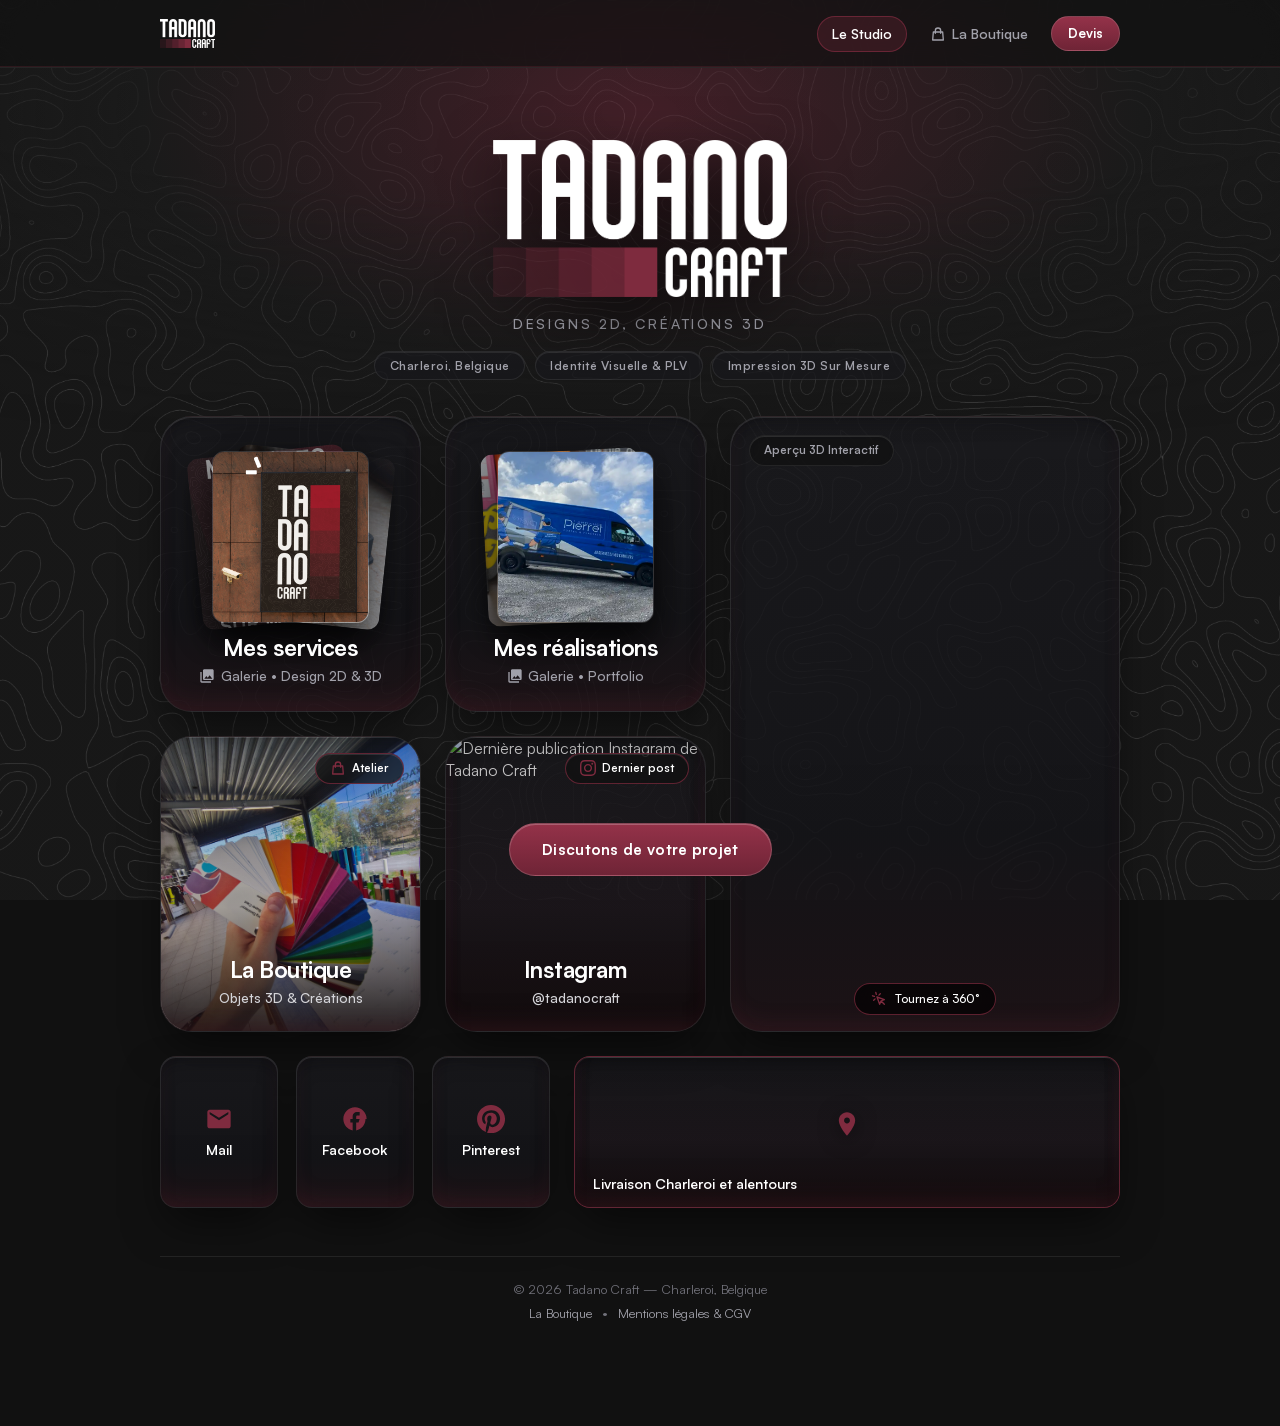
==== commit 0b8359a8: "modif  pour la quantité max" ====
--- a/index.html
+++ b/index.html
@@ -232,7 +232,7 @@
               </span>
               <div class="bento-card__overlay">
                 <h2 class="bento-card__title">La Boutique</h2>
-                <p class="bento-card__subtitle">Objets 3D &amp; T-shirts</p>
+                <p class="bento-card__subtitle">Objets 3D &amp; Créations</p>
               </div>
             </a>
 
--- a/css/style.css
+++ b/css/style.css
@@ -4,10 +4,10 @@
 @font-face {
   font-family: "Satoshi";
   src:
-    url("media/Satoshi_woff2/Satoshi-Variable.woff2") format("woff2"),
-    url("media/Satoshi-Variable.woff2") format("woff2"),
-    url("media/Satoshi_woff2.woff2") format("woff2"),
-    url("media/Satoshi_woff2") format("woff2");
+    url("../media/Satoshi_woff2/Satoshi-Variable.woff2") format("woff2"),
+    url("../media/Satoshi-Variable.woff2") format("woff2"),
+    url("../media/Satoshi_woff2.woff2") format("woff2"),
+    url("../media/Satoshi_woff2") format("woff2");
   font-weight: 300 900;
   font-style: normal;
   font-display: swap;
@@ -104,7 +104,7 @@
       rgba(17, 17, 17, var(--fond-noir)),
       rgba(17, 17, 17, var(--fond-noir))
     ),
-    url("media/images/fond_topo.jpg");
+    url("../media/images/fond_topo.jpg");
   background-size: cover;
   background-attachment: fixed;
   background-position: center;
@@ -1991,52 +1991,15 @@
   opacity: 0.55;
 }
 
-/* ==========================================================================
-   14. OPTIONS FIXES, NOTE SUR MESURE & TOTAL DYNAMIQUE (MODALE COMMANDE)
-   ========================================================================== */
-.order-fixed-option {
-  margin: 0;
-  padding: 0.75rem 1rem;
-  border-radius: var(--radius-inner);
-  background-color: rgba(255, 255, 255, 0.04);
-  border: 1px solid var(--color-border);
-  color: var(--color-text-muted);
-  font-size: 0.9rem;
-}
-
-.order-custom-note {
-  margin: -0.35rem 0 0;
-  font-size: 0.8rem;
-  color: var(--color-text-muted);
-}
-
-.order-custom-note a {
-  color: var(--color-text);
-  text-decoration: underline;
-}
-
-.order-total-box {
-  padding: 0.9rem 1rem;
-  border-radius: var(--radius-inner);
-  background-color: rgba(9, 9, 11, 0.65);
-  border: 1px solid var(--color-border);
-  display: flex;
-  flex-direction: column;
-  gap: 0.4rem;
-}
-
-.order-total-box__row {
-  display: flex;
-  justify-content: space-between;
-  font-size: 0.85rem;
-  color: var(--color-text-muted);
-}
-
-.order-total-box__row--total {
-  margin-top: 0.25rem;
-  padding-top: 0.45rem;
-  border-top: 1px solid var(--color-border);
-  font-size: 1rem;
-  font-weight: 800;
-  color: var(--color-text);
-}
+/* Validation interactive des champs (partagé Studio + Boutique) */
+.form-control.is-invalid {
+  border-color: #ef4444;
+  box-shadow: 0 0 0 2px rgba(239, 68, 68, 0.2);
+}
+
+.form-error {
+  margin: 0.3rem 0 0;
+  color: #f87171;
+  font-size: 0.78rem;
+  font-weight: 500;
+}
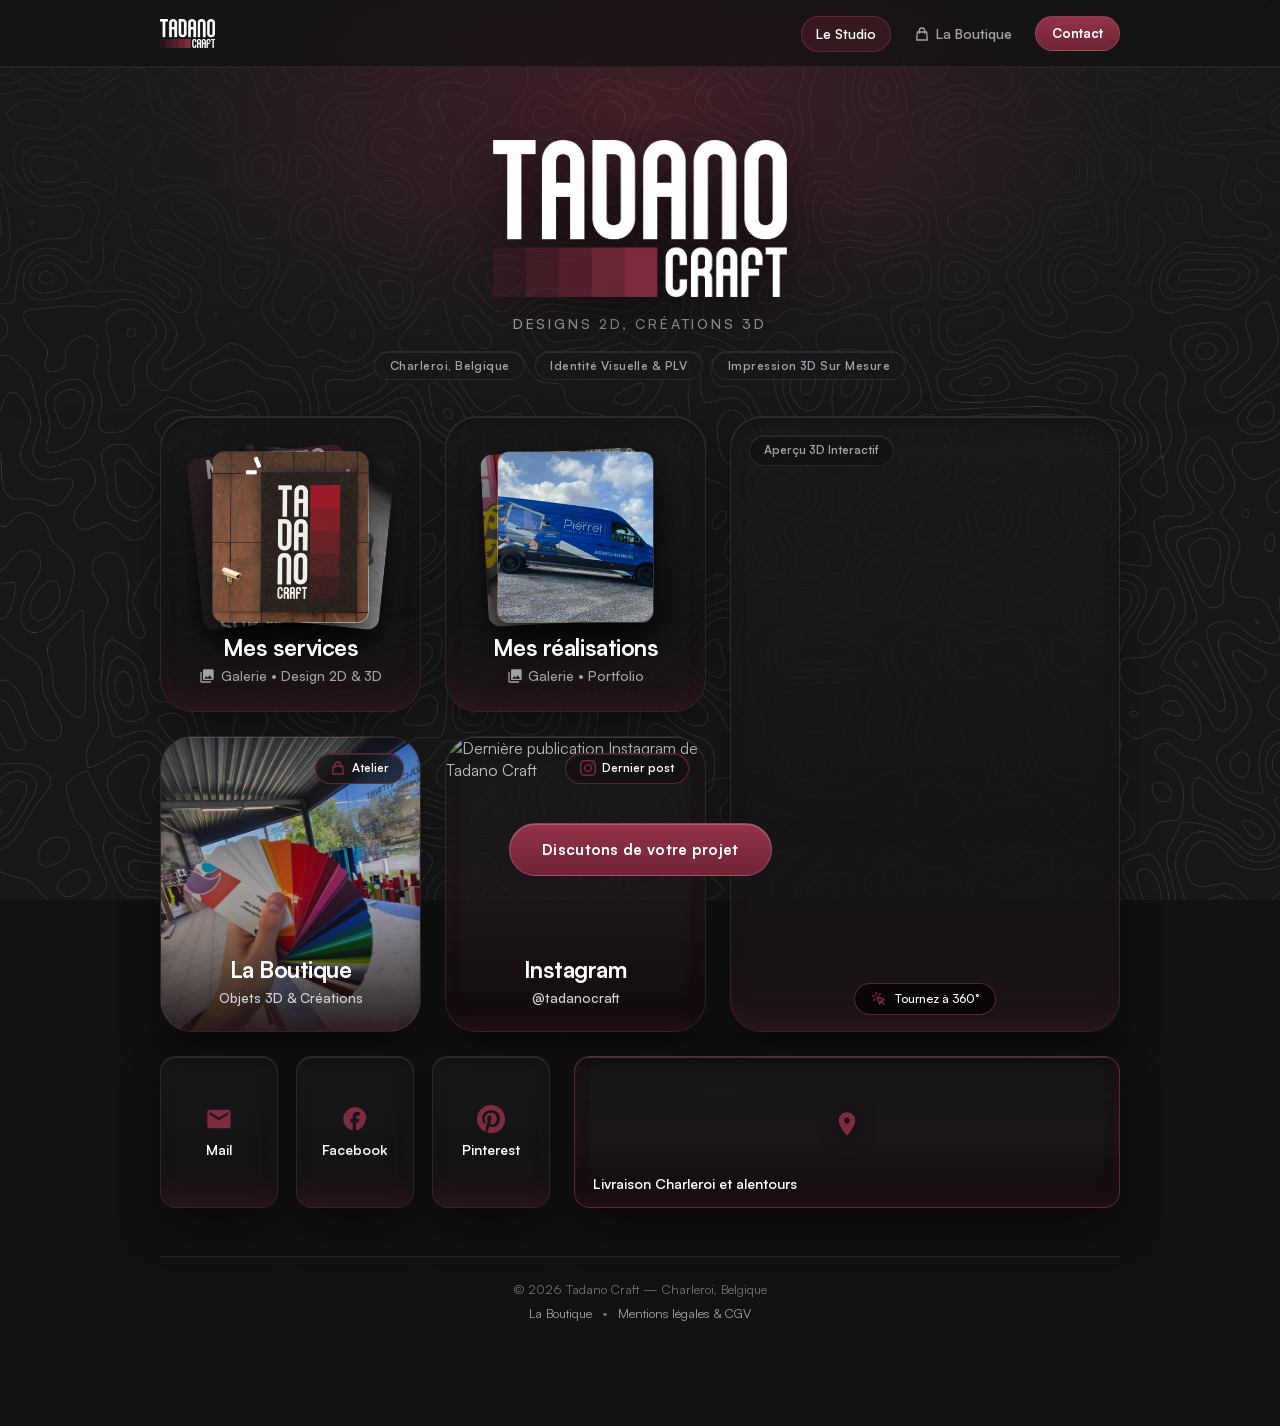
==== commit 5ee94f73: "modif styles et ajustement de la logique de contact" ====
--- a/index.html
+++ b/index.html
@@ -287,7 +287,7 @@
                 disable-pan
                 shadow-intensity="1"
                 environment-image="neutral"
-                exposure="0.5"
+                exposure="0.7"
                 class="viewer-card__canvas"
               >
               </model-viewer>
--- a/css/style.css
+++ b/css/style.css
@@ -1702,6 +1702,7 @@
   max-width: 32rem;
   max-height: 92vh;
   overflow-y: auto;
+  overflow-x: hidden;
   margin: 0 auto;
   border-radius: 1.75rem 1.75rem 0 0;
   background: var(--card-bg-gradient);
@@ -1789,6 +1790,11 @@
 
 .form-control:focus {
   border-color: var(--color-brand);
+}
+
+textarea.form-control {
+  resize: vertical;
+  max-width: 100%;
 }
 
 .btn-primary {
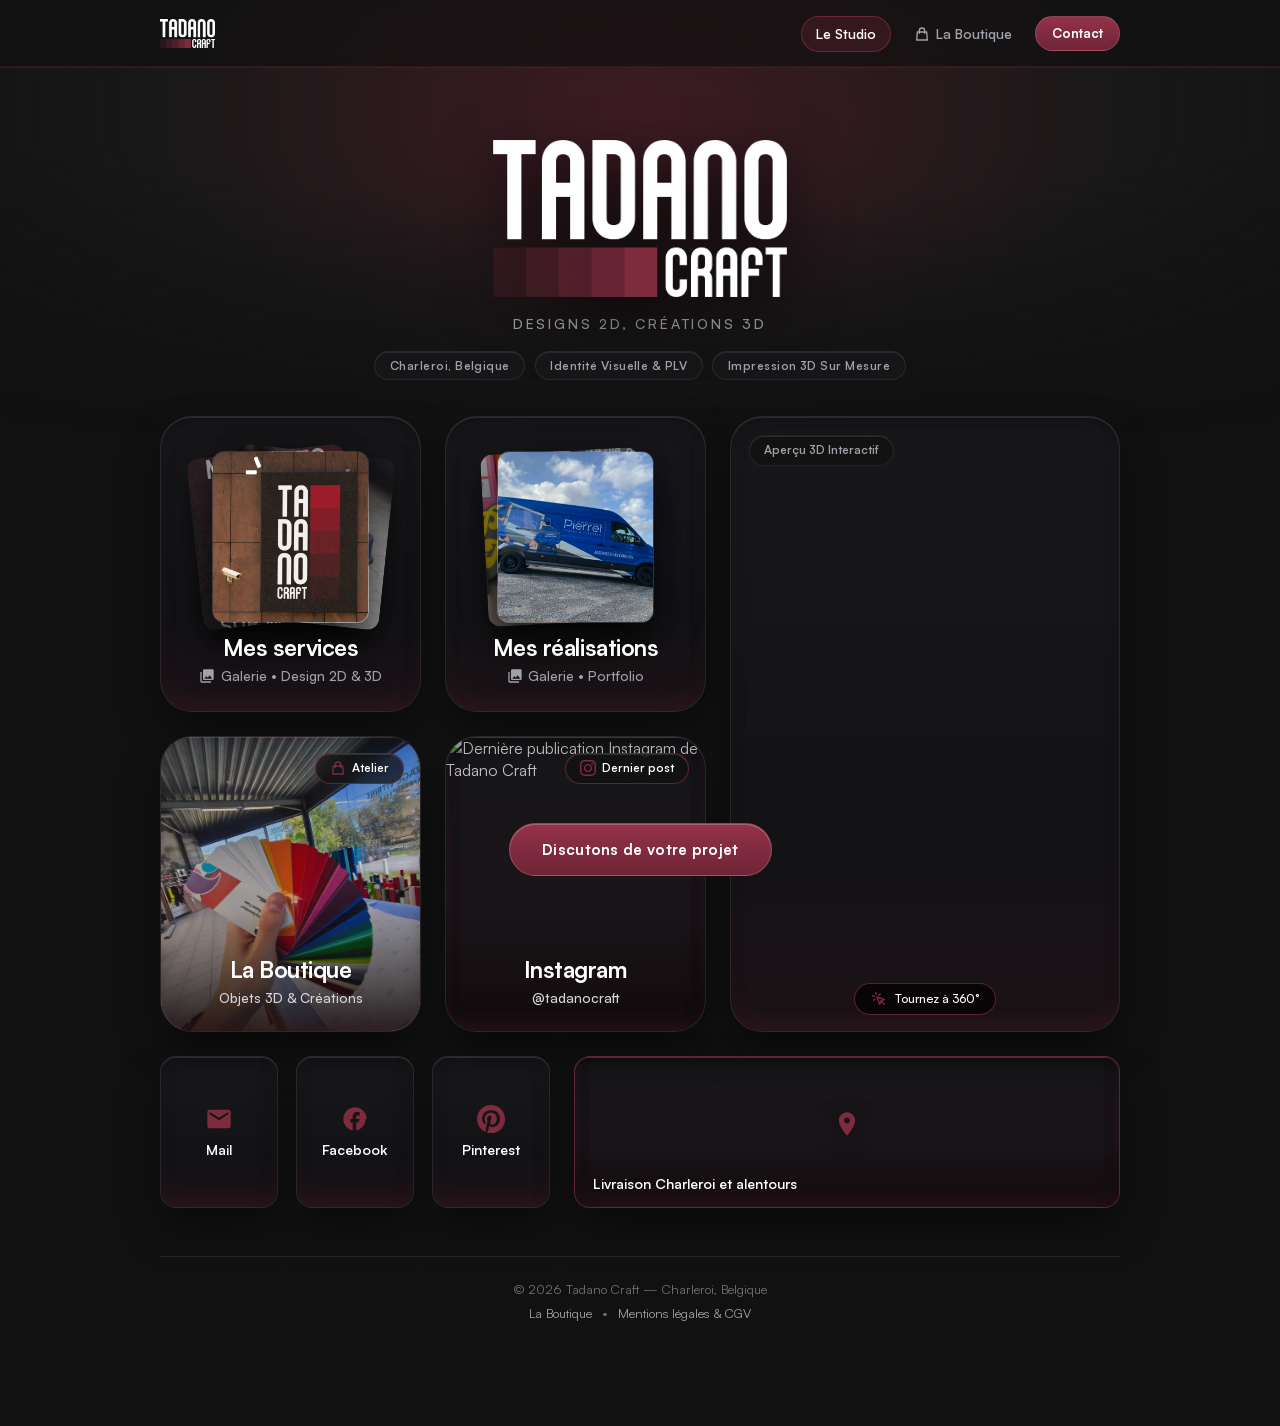
==== commit fbf14316: "passage global au webp et organisation dossiers" ====
--- a/index.html
+++ b/index.html
@@ -25,7 +25,7 @@
     <meta property="og:url" content="https://tadanocraft.com/" />
     <meta
       property="og:image"
-      content="https://tadanocraft.com/media/images/tranche1.webp"
+      content="https://tadanocraft.com/media/images/identite/tranche1.webp"
     />
 
     <!-- Données structurées SEO -->
@@ -80,7 +80,7 @@
       <header class="site-header animate-slide-up" style="--delay: 100ms">
         <div class="header-content">
           <img
-            src="media/images/tranche1.webp"
+            src="media/images/identite/tranche1.webp"
             alt="TADANO CRAFT — Studio Design 2D et 3D à Charleroi"
             width="1000"
             height="1000"
@@ -115,7 +115,7 @@
             >
               <div class="card-stack">
                 <img
-                  src="media/images/sur-mesure.png"
+                  src="media/images/Services/sur-mesure.webp"
                   width="800"
                   height="1000"
                   loading="lazy"
@@ -123,7 +123,7 @@
                   alt="Impression 3D et conception sur mesure"
                 />
                 <img
-                  src="media/images/modèle_soudure.png"
+                  src="media/images/Services/modèle_soudure.webp"
                   width="800"
                   height="1000"
                   loading="lazy"
@@ -131,7 +131,7 @@
                   alt="Support de cartes de visite soudure imprimé en 3D"
                 />
                 <img
-                  src="media/images/Design graphique.png"
+                  src="media/images/Services/Design graphique.webp"
                   width="800"
                   height="1000"
                   loading="eager"
@@ -206,7 +206,7 @@
               class="bento-card bento-card--cover tilt-effect"
             >
               <img
-                src="media/images/nuancier.jpg?auto=format&amp;fit=crop&amp;w=800&amp;q=80"
+                src="media/images/Boutique/nuancier.webp"
                 width="800"
                 height="800"
                 loading="lazy"
@@ -285,7 +285,7 @@
                 auto-rotate
                 camera-controls
                 disable-pan
-                shadow-intensity="1"
+                shadow-intensity="0.0"
                 environment-image="neutral"
                 exposure="0.7"
                 class="viewer-card__canvas"
@@ -483,12 +483,12 @@
             <figure class="masonry-item">
               <div
                 class="masonry-item__image-wrapper"
-                data-lightbox-src="media/images/Design graphique.png"
+                data-lightbox-src="media/images/Services/Design graphique.webp"
                 role="button"
                 tabindex="0"
               >
                 <img
-                  src="media/images/Design graphique.png"
+                  src="media/images/Services/Design graphique.webp"
                   width="800"
                   height="1000"
                   loading="lazy"
@@ -525,12 +525,12 @@
             <figure class="masonry-item">
               <div
                 class="masonry-item__image-wrapper"
-                data-lightbox-src="media/images/sur-mesure.png"
+                data-lightbox-src="media/images/Services/sur-mesure.webp"
                 role="button"
                 tabindex="0"
               >
                 <img
-                  src="media/images/sur-mesure.png"
+                  src="media/images/Services/sur-mesure.webp"
                   width="800"
                   height="1000"
                   loading="lazy"
@@ -569,12 +569,12 @@
             <figure class="masonry-item">
               <div
                 class="masonry-item__image-wrapper"
-                data-lightbox-src="media/images/modèle_soudure.png"
+                data-lightbox-src="media/images/Services/modèle_soudure.webp"
                 role="button"
                 tabindex="0"
               >
                 <img
-                  src="media/images/modèle_soudure.png"
+                  src="media/images/Services/modèle_soudure.webp"
                   width="800"
                   height="1000"
                   loading="lazy"
@@ -873,6 +873,53 @@
                 placeholder="04..."
               />
             </div>
+
+            <details class="form-advanced">
+              <summary class="form-advanced__summary">
+                Options avancées / Informations professionnelles (Facultatif)
+              </summary>
+              <div class="form-advanced__content">
+                <div class="form-group">
+                  <label for="contactName" class="form-label"
+                    >Nom &amp; Prénom</label
+                  >
+                  <input
+                    id="contactName"
+                    type="text"
+                    name="nom"
+                    class="form-control"
+                    placeholder="Pour savoir à qui m'adresser"
+                  />
+                </div>
+
+                <div class="form-group">
+                  <label for="contactCompany" class="form-label"
+                    >Nom de l'entreprise / ASBL</label
+                  >
+                  <input
+                    id="contactCompany"
+                    type="text"
+                    name="societe"
+                    class="form-control"
+                    placeholder="Ex. Atelier Dupont SRL"
+                  />
+                </div>
+
+                <div class="form-group">
+                  <label for="contactVat" class="form-label"
+                    >Numéro de TVA</label
+                  >
+                  <input
+                    id="contactVat"
+                    type="text"
+                    name="tva"
+                    class="form-control"
+                    placeholder="Ex. BE 0123.456.789"
+                  />
+                </div>
+              </div>
+            </details>
+
             <button id="submitBtn" type="submit" class="btn-primary">
               Envoyer ma demande
             </button>
--- a/css/style.css
+++ b/css/style.css
@@ -4,10 +4,10 @@
 @font-face {
   font-family: "Satoshi";
   src:
-    url("../media/Satoshi_woff2/Satoshi-Variable.woff2") format("woff2"),
-    url("../media/Satoshi-Variable.woff2") format("woff2"),
-    url("../media/Satoshi_woff2.woff2") format("woff2"),
-    url("../media/Satoshi_woff2") format("woff2");
+    url("../media/Fonts/Satoshi_woff2/Satoshi-Variable.woff2") format("woff2"),
+    url("../media/Fonts/Satoshi-Variable.woff2") format("woff2"),
+    url("../media/Fonts/Satoshi_woff2.woff2") format("woff2"),
+    url("../media/Fonts/Satoshi_woff2") format("woff2");
   font-weight: 300 900;
   font-style: normal;
   font-display: swap;
@@ -104,7 +104,7 @@
       rgba(17, 17, 17, var(--fond-noir)),
       rgba(17, 17, 17, var(--fond-noir))
     ),
-    url("../media/images/fond_topo.jpg");
+    url("../media/images/identite/fond_topo.webp");
   background-size: cover;
   background-attachment: fixed;
   background-position: center;
@@ -1797,6 +1797,55 @@
   max-width: 100%;
 }
 
+/* Bloc dépliable Options avancées / Pro */
+.form-advanced {
+  border: 1px solid var(--color-border);
+  border-radius: var(--radius-inner);
+  background-color: rgba(255, 255, 255, 0.02);
+  padding: 0.7rem 0.9rem;
+}
+
+.form-advanced__summary {
+  cursor: pointer;
+  font-size: 0.85rem;
+  font-weight: 600;
+  color: var(--color-text-muted);
+  list-style: none;
+  display: flex;
+  align-items: center;
+  justify-content: space-between;
+  user-select: none;
+  transition: color 0.2s ease;
+}
+
+.form-advanced__summary::-webkit-details-marker {
+  display: none;
+}
+
+.form-advanced__summary::after {
+  content: "+";
+  font-size: 1.1rem;
+  font-weight: 700;
+  color: var(--color-brand-hover);
+}
+
+.form-advanced[open] .form-advanced__summary {
+  color: var(--color-text);
+  margin-bottom: 0.85rem;
+  padding-bottom: 0.55rem;
+  border-bottom: 1px solid var(--color-border);
+}
+
+.form-advanced[open] .form-advanced__summary::after {
+  content: "−";
+}
+
+.form-advanced__content {
+  display: flex;
+  flex-direction: column;
+  gap: 0.85rem;
+}
+
 .btn-primary {
   width: 100%;
   margin-top: 0.5rem;
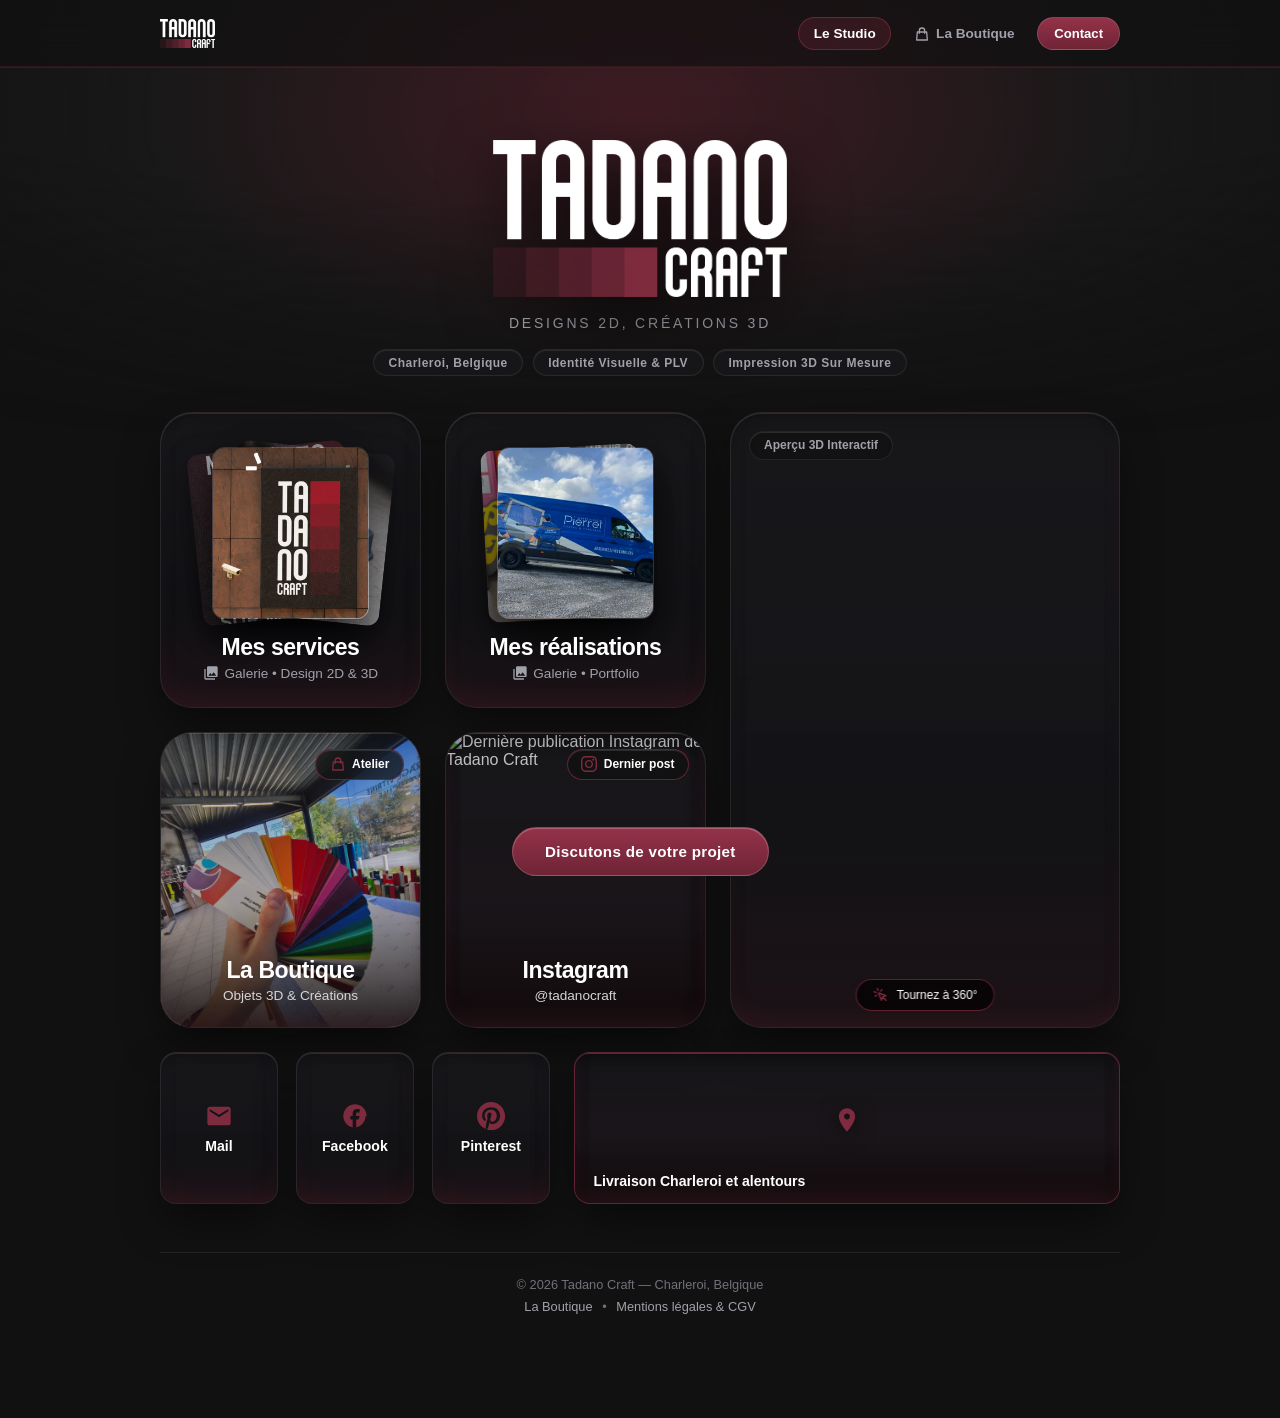
==== commit aefc7889: "modif form" ====
--- a/index.html
+++ b/index.html
@@ -850,6 +850,20 @@
                 placeholder="Décrivez votre besoin..."
               ></textarea>
             </div>
+
+            <div class="form-group">
+              <label for="contactName" class="form-label"
+                >Nom &amp; Prénom</label
+              >
+              <input
+                id="contactName"
+                type="text"
+                name="nom"
+                class="form-control"
+                placeholder="Pour savoir à qui m'adresser"
+              />
+            </div>
+
             <div class="form-group">
               <label for="inputEmail" class="form-label">Votre E-mail *</label>
               <input
@@ -861,6 +875,7 @@
                 placeholder="contact@exemple.com"
               />
             </div>
+
             <div class="form-group">
               <label for="inputPhone" class="form-label"
                 >Numéro de téléphone (Facultatif)</label
@@ -879,19 +894,6 @@
                 Options avancées / Informations professionnelles (Facultatif)
               </summary>
               <div class="form-advanced__content">
-                <div class="form-group">
-                  <label for="contactName" class="form-label"
-                    >Nom &amp; Prénom</label
-                  >
-                  <input
-                    id="contactName"
-                    type="text"
-                    name="nom"
-                    class="form-control"
-                    placeholder="Pour savoir à qui m'adresser"
-                  />
-                </div>
-
                 <div class="form-group">
                   <label for="contactCompany" class="form-label"
                     >Nom de l'entreprise / ASBL</label
--- a/css/style.css
+++ b/css/style.css
@@ -4,10 +4,10 @@
 @font-face {
   font-family: "Satoshi";
   src:
-    url("../media/Fonts/Satoshi_woff2/Satoshi-Variable.woff2") format("woff2"),
-    url("../media/Fonts/Satoshi-Variable.woff2") format("woff2"),
-    url("../media/Fonts/Satoshi_woff2.woff2") format("woff2"),
-    url("../media/Fonts/Satoshi_woff2") format("woff2");
+    url("../media/fonts/Satoshi_woff2/Satoshi-Variable.woff2") format("woff2"),
+    url("../media/fonts/Satoshi-Variable.woff2") format("woff2"),
+    url("../media/fonts/Satoshi_woff2.woff2") format("woff2"),
+    url("../media/fonts/Satoshi_woff2") format("woff2");
   font-weight: 300 900;
   font-style: normal;
   font-display: swap;
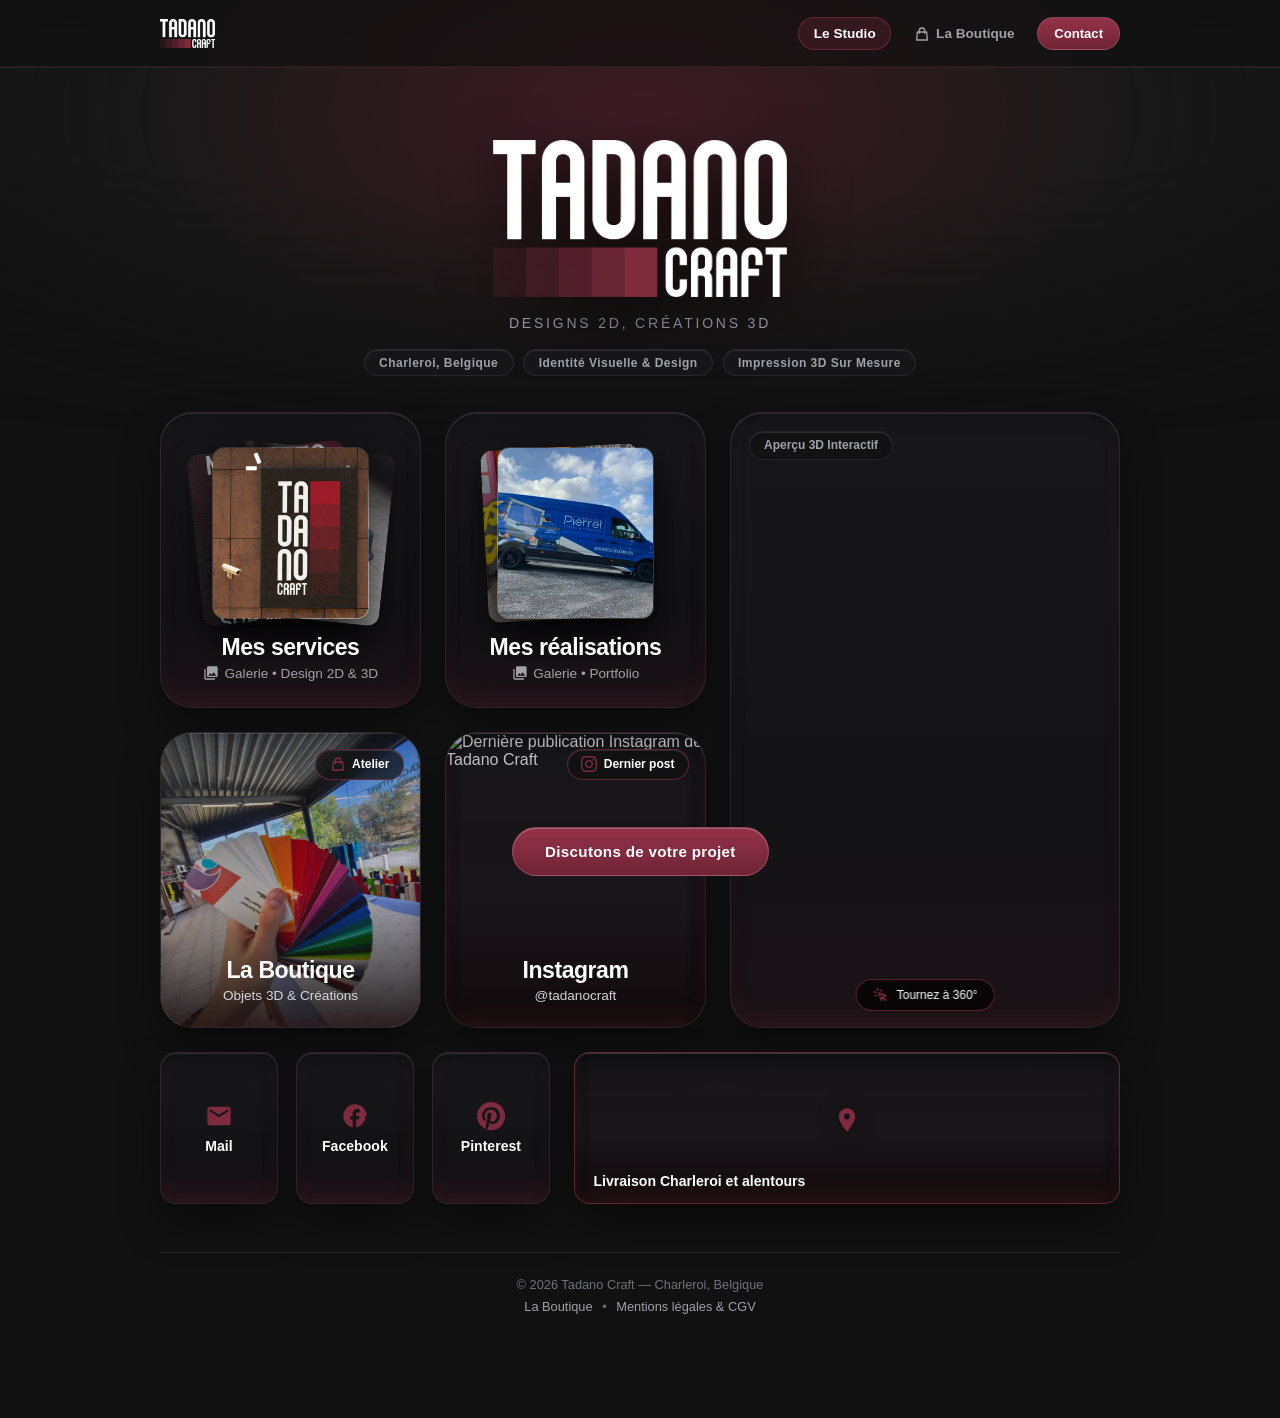
==== commit 563a8cdd: "PLV remplacement" ====
--- a/index.html
+++ b/index.html
@@ -93,7 +93,7 @@
           </h1>
           <div class="header-pills" aria-hidden="true">
             <span class="header-pill">Charleroi, Belgique</span>
-            <span class="header-pill">Identité Visuelle &amp; PLV</span>
+            <span class="header-pill">Identité Visuelle &amp; Design</span>
             <span class="header-pill">Impression 3D Sur Mesure</span>
           </div>
         </div>
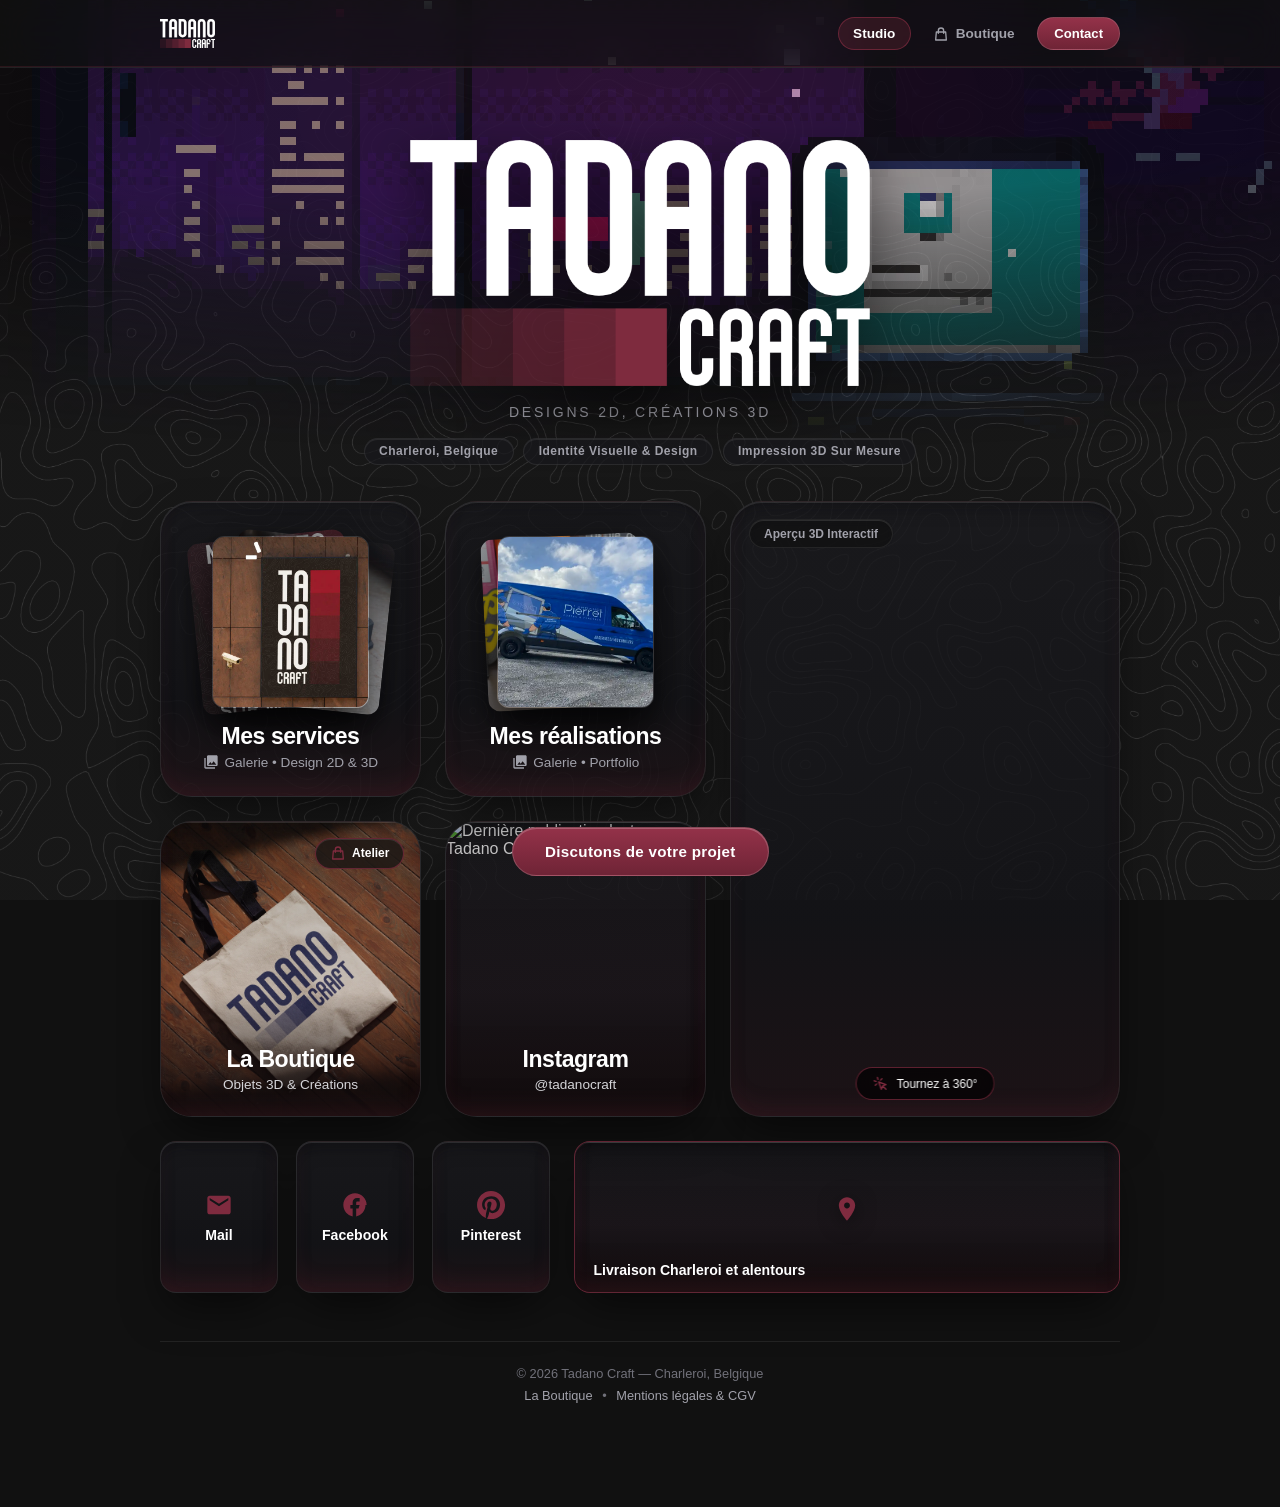
==== commit 6b3b9ea2: "Refactor code structure for improved readability and maintainability" ====
--- a/index.html
+++ b/index.html
@@ -64,16 +64,16 @@
     <!-- Header unique piloté par main.js -->
     <tadano-header></tadano-header>
 
-    <!-- Fond GIF pleine largeur -->
+    <!-- Fond vidéo pleine largeur -->
     <div class="header-hero-bg" aria-hidden="true">
-      <img
+      <video
         id="heroGif"
-        src="https://i.pinimg.com/originals/13/45/50/13455040862ac9b8e465185878838cf1.gif"
-        alt=""
-        loading="eager"
-        onerror="this.style.display = 'none'"
+        autoplay
+        loop
+        muted
+        playsinline
         class="hero-gif"
-      />
+      ></video>
     </div>
 
     <div class="linktree-shell">
@@ -206,7 +206,7 @@
               class="bento-card bento-card--cover tilt-effect"
             >
               <img
-                src="media/images/Boutique/nuancier.webp"
+                src="media\images\identite\Bag_Chair_Mockup_Tadano.webp"
                 width="800"
                 height="800"
                 loading="lazy"
--- a/css/style.css
+++ b/css/style.css
@@ -104,7 +104,7 @@
       rgba(17, 17, 17, var(--fond-noir)),
       rgba(17, 17, 17, var(--fond-noir))
     ),
-    url("../media/images/identite/fond_topo.webp");
+    url("../media/images/identite/fond_topo.jpg");
   background-size: cover;
   background-attachment: fixed;
   background-position: center;
@@ -1180,7 +1180,7 @@
   }
 
   .logo-header {
-    width: clamp(18rem, 32%, 28rem);
+    width: clamp(22rem, 50%, 38rem);
   }
 
   .header-pills {
